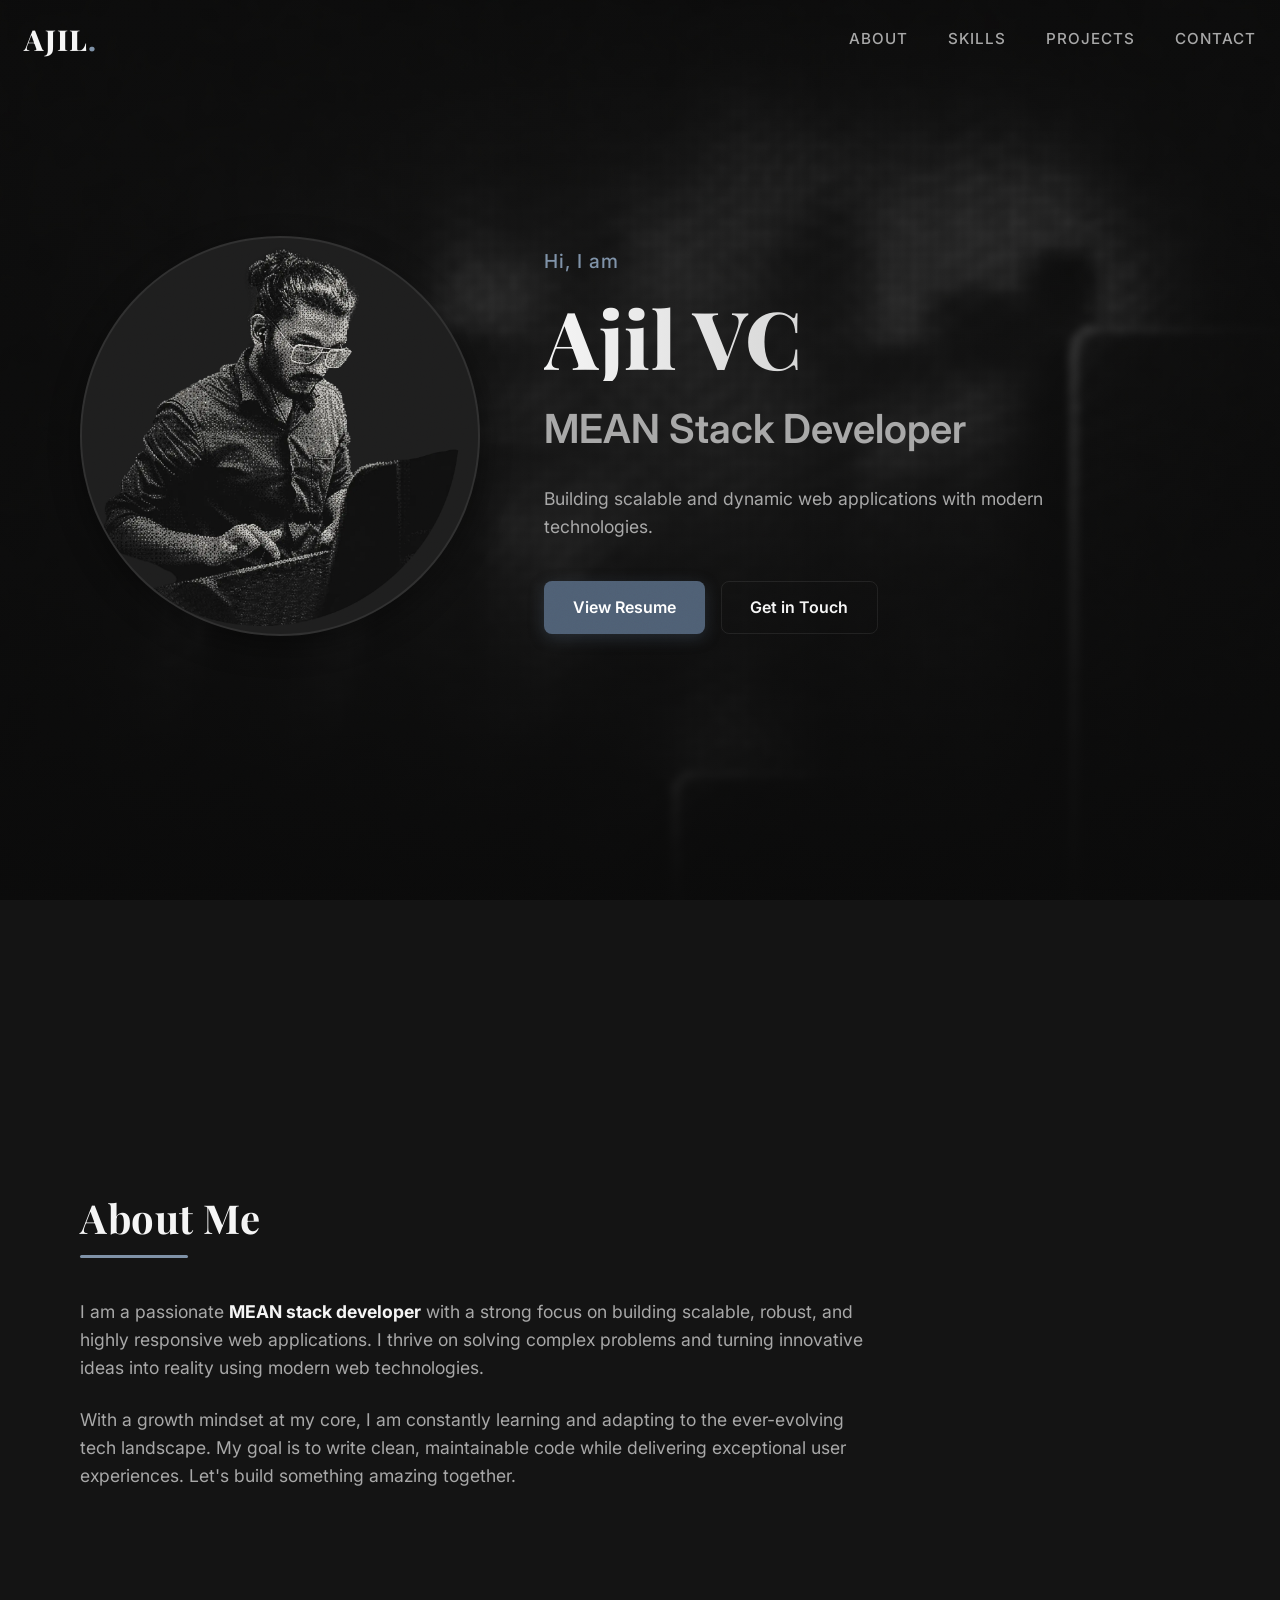
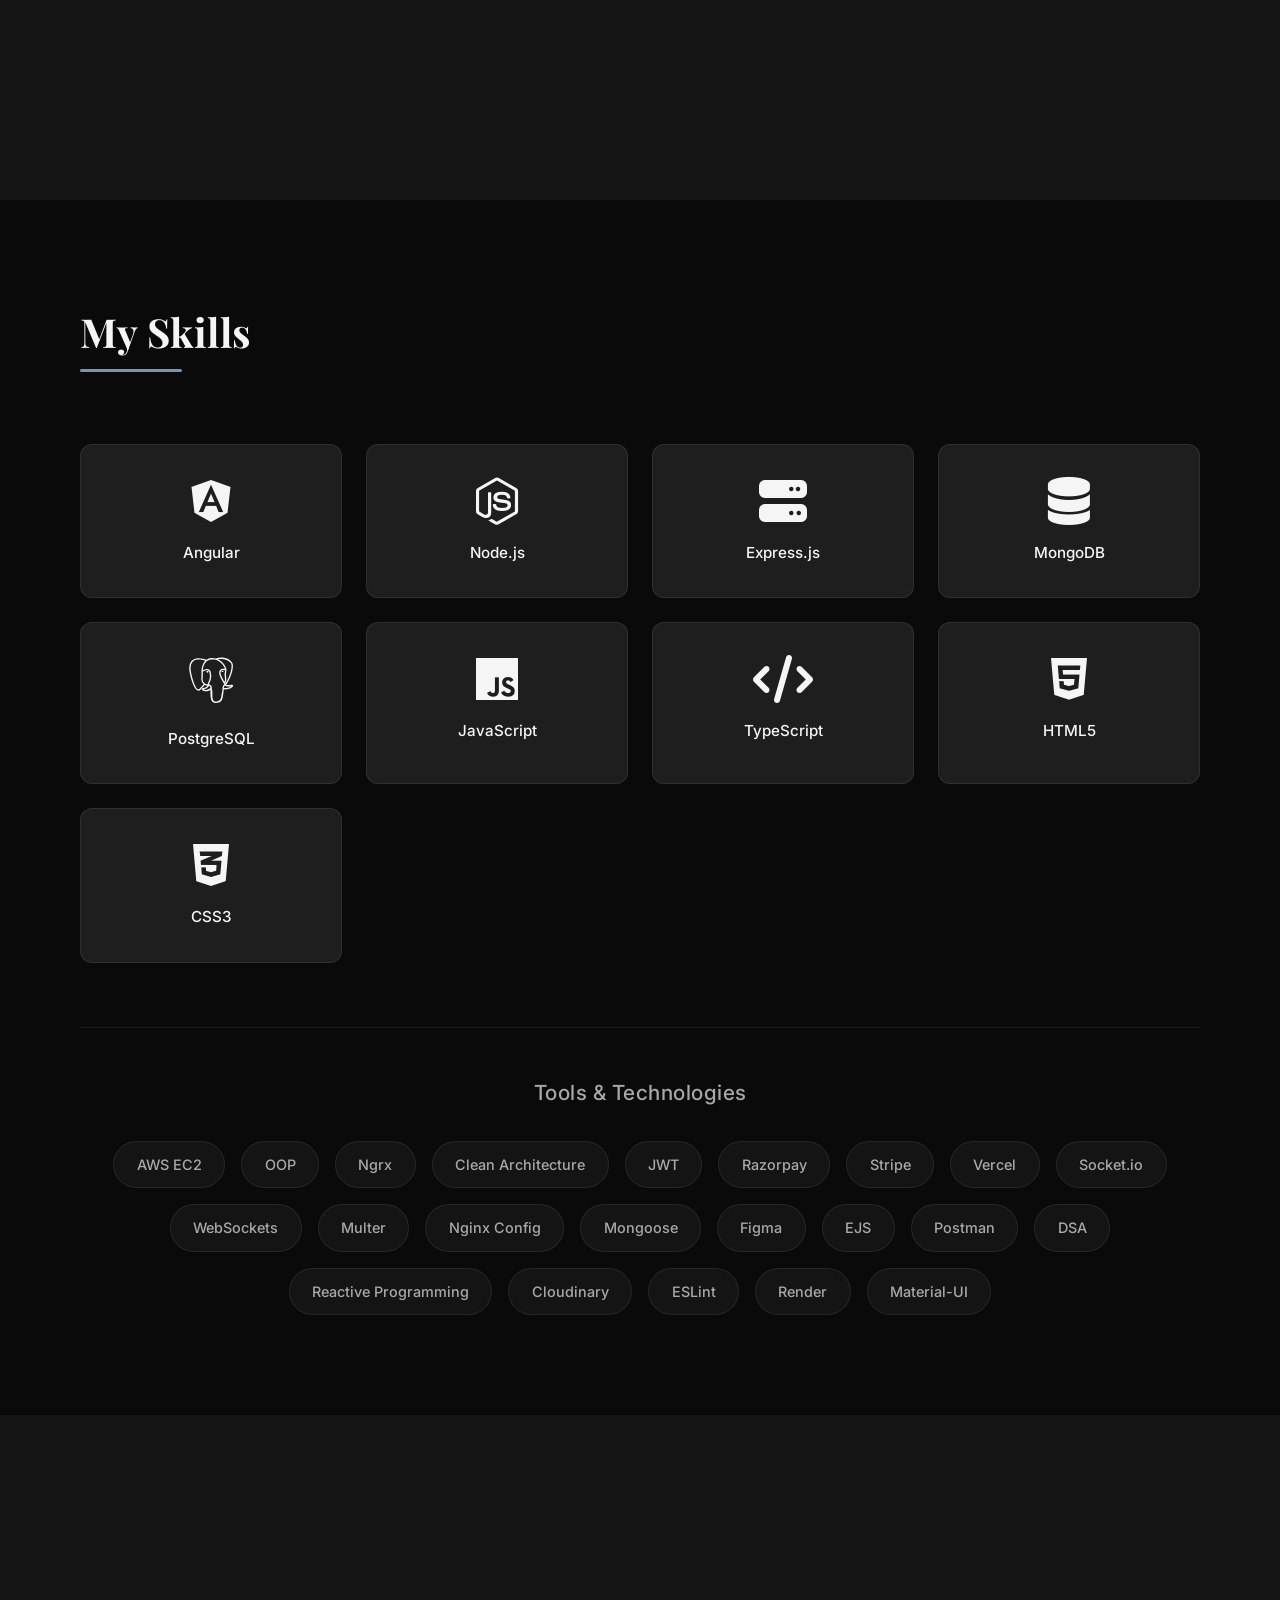
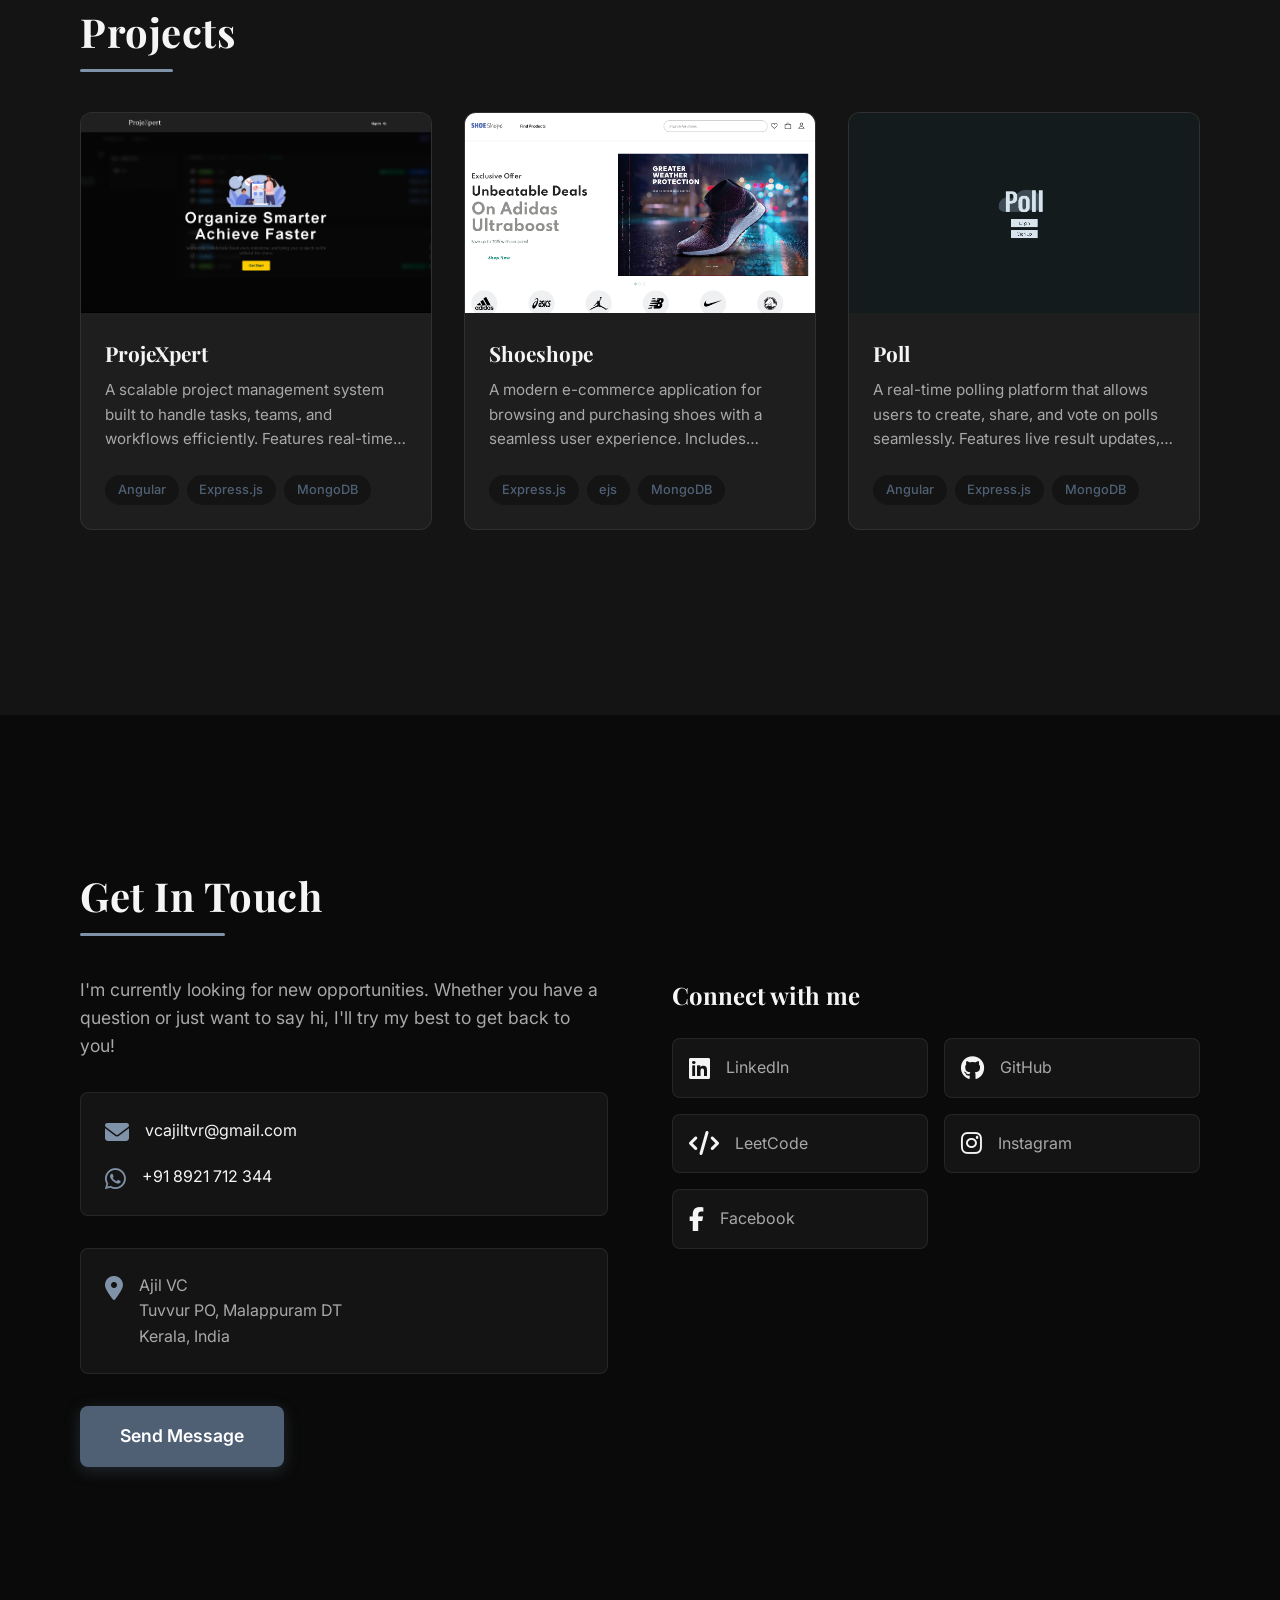
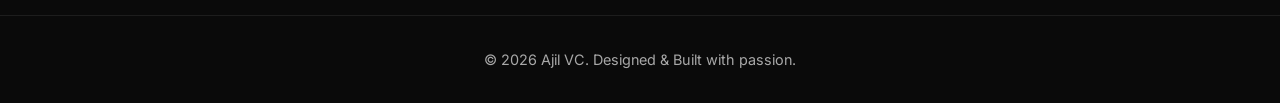
==== index.html @ 61a2daf7 "Updated the tone of website to black and white and light bluish color" ====
<!DOCTYPE html>
<html lang="en">

<head>
    <script async src="https://www.googletagmanager.com/gtag/js?id=G-VW15PMFG30"></script>
    <script>
        window.dataLayer = window.dataLayer || [];
        function gtag() { dataLayer.push(arguments); }
        gtag('js', new Date());
        gtag('config', 'G-VW15PMFG30');
    </script>

    <meta charset="UTF-8">
    <link rel="icon" href="./assets/favicon.png" sizes="any">
    <meta name="viewport" content="width=device-width, initial-scale=1.0">
    <title>Ajil VC - MEAN Stack Developer</title>
    <meta name="description" content="Portfolio of Ajil VC, a passionate MEAN Stack and JavaScript Developer.">
    <link rel="stylesheet" href="styles.css">
    <!-- Font Awesome for Icons -->
    <link rel="stylesheet" href="https://cdnjs.cloudflare.com/ajax/libs/font-awesome/6.4.0/css/all.min.css">
    <!-- Google Fonts -->
    <link rel="preconnect" href="https://fonts.googleapis.com">
    <link rel="preconnect" href="https://fonts.gstatic.com" crossorigin>
    <link
        href="https://fonts.googleapis.com/css2?family=Inter:wght@300;400;500;600;700;800&family=Playfair+Display:wght@600;700;800;900&display=swap"
        rel="stylesheet">
</head>

<body>
    <!-- Navbar -->
    <nav id="navbar">
        <div class="nav-container">
            <a href="#hero" class="logo">AJIL<span>.</span></a>
            <ul class="nav-links">
                <li><a href="#about" class="nav-link">About</a></li>
                <li><a href="#skills" class="nav-link">Skills</a></li>
                <li><a href="#projects" class="nav-link">Projects</a></li>
                <li><a href="#contact" class="nav-link">Contact</a></li>
            </ul>
            <div class="hamburger">
                <span class="bar"></span>
                <span class="bar"></span>
                <span class="bar"></span>
            </div>
        </div>
    </nav>

    <!-- Hero Section -->
    <section id="hero" class="section hero">
        <div class="container hero-container">
            <div class="hero-image-wrapper reveal">
                <canvas id="particles-canvas"></canvas>
                <img src="assets/HERO.webp" alt="Ajil VC" class="hero-img">
            </div>
            <div class="hero-content reveal">
                <p class="greeting">Hi, I am</p>
                <h1 class="name">Ajil VC</h1>
                <h2 class="roles">
                    <span class="role">MEAN Stack Developer</span>
                    <span class="role">JavaScript Developer</span>
                    <span class="role">Node.js Developer</span>
                </h2>
                <p class="tagline">Building scalable and dynamic web applications with modern technologies.</p>
                <div class="hero-buttons">
                    <a href="./assets/Ajil_VC_MEAN_Stack_Developer_Resume.pdf" target="_blank" class="btn btn-primary"
                        id="download-resume">View
                        Resume</a>
                    <a href="#contact" class="btn btn-secondary">Get in Touch</a>
                </div>
            </div>
        </div>
        <div class="hero-background">
            <div class="blob blob-1"></div>
            <div class="blob blob-2"></div>
        </div>
    </section>

    <!-- About Section -->
    <section id="about" class="section about">
        <div class="container reveal">
            <h2 class="section-title">About Me</h2>
            <div class="about-content">
                <div class="about-text">
                    <p>
                        I am a passionate <strong>MEAN stack developer</strong> with a strong focus on building
                        scalable, robust, and highly responsive web applications. I thrive on solving complex problems
                        and turning innovative ideas into reality using modern web technologies.
                    </p>
                    <p>
                        With a growth mindset at my core, I am constantly learning and adapting to the ever-evolving
                        tech landscape. My goal is to write clean, maintainable code while delivering exceptional user
                        experiences. Let's build something amazing together.
                    </p>
                </div>
            </div>
        </div>
    </section>

    <!-- Skills Section -->
    <section id="skills" class="section skills">
        <div class="container reveal">
            <h2 class="section-title">My Skills</h2>
            <div class="skills-grid">
                <div class="skill-card"><i class="fa-brands fa-angular skill-icon angular-color"></i>
                    <p>Angular</p>
                </div>
                <div class="skill-card"><i class="fa-brands fa-node-js skill-icon node-color"></i>
                    <p>Node.js</p>
                </div>
                <div class="skill-card"><i class="fa-solid fa-server skill-icon express-color"></i>
                    <p>Express.js</p>
                </div>
                <div class="skill-card"><i class="fa-solid fa-database skill-icon mongo-color"></i>
                    <p>MongoDB</p>
                </div>
                <div class="skill-card">
                    <svg class="skill-icon postgres-color postgres-icon" viewBox="0 0 512 512"
                        xmlns="http://www.w3.org/2000/svg" aria-hidden="true" focusable="false">
                        <path fill="currentColor"
                            d="M219.8 171.3c3.9 .5 13.1 2.7 12.3 8.5-.8 5.9-9.2 9.1-14.2 8.4-4.7-.7-13.2-6.1-12.3-12.1l.3-2.1c4.2 0 8.3-3.5 13.9-2.7zm168.1-3.4c10.8 2.6-1.1 13.5-6.8 14.3-4.3 .6-12.1-2.2-12.8-7.4-1-7.4 15.7-7.9 19.7-6.9zm-22-140.8c35.7-.3 81.3 9.4 114.3 51.7 7.2 9.2 10 24 9.7 40.9-.8 49.6-26 129.4-70.7 197.4 4.5 2.9 17.6 7.4 51.1 .5 5.6-1.2 12.7-2.2 17.6 1.6 18.2 13.9-19.6 35.1-28.4 39.2-13.2 6.2-34.8 9.5-51.2 8.7-2.1-.2-4.3-.2-6.3-.6-5.1-1.1-7.4-1-8.3-.7-1.1 .3-1.4 2.9-1.6 3.8-2.8 24.9-7.7 64.7-10.7 82-2.8 16.3-7.7 29.3-17.2 39.2-9.5 9.9-22.8 15.7-40.6 19.5-22.3 4.8-37.9-.1-48.7-9.1-10.3-8.7-15.2-20.4-18-27.4-1.8-4.5-3-11.5-4-19.8-2.3-19.8-3.3-50.4-3-83.3-24.6 22.1-55 17.2-68.2 13.9-10.5-2.6-33-16.1-17.5-28.7 11.9-9.7 30.3-5.5 42.2-15 2.4-1.9 11.4-10.6 11.4-13.5-10-.3-19.6-2.9-28.1-7.5-13.5 14.5-26.4 29.5-39.3 44.6-8.3 9.9-17.4 15.8-27.4 16.2-9.9 .4-18.7-4.6-26.1-11.8-7.3-7.1-14.1-17.2-20.4-29-19-35.5-33.2-86.1-42.3-126.4-6-26.7-9.6-49.1-10.1-59-2.2-44.3 8-74.1 26-93.2 17.9-19 42.4-26 66.1-27.4 35.6-2 71 8.5 86.6 13.8l5 1.8c15.9-10.8 36.1-17.4 61.7-17 13.2 .2 25.5 2.2 36.7 4.2 18.6-7.1 39.8-9.5 59.4-9.7zm-96 20.5c-24.7-.4-42.9 6.5-56.6 16.8-.8 .6-1.8 1-2.8 1.2-14.4 11.8-23.9 28-30.3 44.8-7.2 19.1-10 38.5-11.1 51.5 7.6-4.3 17.9-8.7 28.7-11.2 10.5-2.4 22.4-3.2 32.7 .8 10.9 4.2 19 13.3 22.2 28.1 7.5 34.7 6.7 58.2 2.7 75.9-4.8 21-16.8 39.5-21.9 60.4 3.5-.9 7.1-.6 9.8 .1l7.2 2.9c7.7 4.4 12.8 13 14 21.7 2 6 .1 14.3 0 20.6 6.7 16.3 7.2 36.1 6.7 53.3-.7 25-1 40.2 3.2 51.7 2.9 7.9 4.7 16.4 10.4 22.8 2.6 3 6.1 5.5 10.9 6.8 18.5 5.1 44-4.7 56.6-18.2 7.7-8.2 12.3-19.3 13.4-33.9 1.1-13.6 4.2-27.6 6.3-41.1l2.9-8.8c1.7-14.8 3.4-29.6 5-44.4-.4-9.1 .9-16.1 3.9-21.5 3.1-5.7 7.6-8.9 11.8-10.8 1.8-.8 3.9-1.2 5.6-2-1.6-2.4-3.6-4.6-5.3-6.8-8.2-10.4-13.3-22.3-19.7-33.8-8.5-15.2-23.8-42.2-30.1-67.5-4.1-16.4-4.9-34.5 6-47 9.8-11.2 26.9-15.5 51.9-13-3.4-10-11.4-27.5-24.8-44.7-18-23-45.7-45.9-85.7-53.1-7.3-.9-15.2-1.5-23.6-1.7zm-32.2 282c-8 .7-15.5 18.2-21.7 23.1-6.2 4.9-14.5 7.6-30 10.7-4.5 .9-7.7 1.9-9.7 2.8 22.3 15.8 58.3 3.2 72.6-16.8 1.7-2.4 2.1-6 .5-10.2-1.7-4.5-6.4-10.1-11.9-9.6zM117.6 49.2c-21.6 1.2-42 7.5-56.4 22.8-14.4 15.2-24.2 40.6-22.1 82.5 .4 8.5 3.8 30 9.8 56.6 8.9 39.8 23.7 90.3 40.6 122.2 6 11.1 17.4 33 32.8 32.3 4.4-.2 10.1-2.8 17-11 12.6-14.8 25.2-29.5 38.5-43.7-17.9-15.4-28.5-40.3-24.8-67.2 3.4-24.3 .5-48.2 1.2-72.5 .4-11.9 2.3-38.7 12.6-65.8 5.9-15.5 14.5-31.3 27.4-44.2-16.4-5.4-47.1-13.5-76.6-11.9zM405.1 328.9c-3.8 1.1-6.7 2.2-8.7 5.8-1.3 2.4-2.5 6.7-2.2 14.2 4.8 3.9 14.1 3.3 19.8 3.2 13.9-.2 29.9-3.1 39.3-7.5 7.9-3.7 14.7-8.3 19-12.2-38.2 7.7-55.4 2.1-63.2-4.8-1.3 .4-2.9 .9-3.9 1.2zM225.3 164.9c-15.4-5.9-35.4 1.8-48.9 9.4-3.6 2-6.5 4-7.9 5.2 .4 8.8 2.8 36.1-1.4 66.3-5.1 36.6 21.7 66.6 52.5 66.7 5.1-20.8 17-39.2 21.8-60.1 3.5-15.3 4.5-36.6-2.7-69.7-2.3-10.5-7.4-15.4-13.4-17.7zM370.1 42.2c-15.2-.2-28.8 1.7-39.2 3.8 26 11.8 45.6 29.7 59.6 47.6 17.4 22.2 26.3 44.1 29 55 .7 2.7 1.3 5.7 .5 8.4 .6 18.9-4 31.3-4.6 49.2-.4 12.9 2.9 28.1 3.7 44.7 .8 15.7-1 32.5-11.2 49.5 .8 1 1.6 2.1 2.4 3.1 26.8-42.2 46-88.6 56.3-128.5 5.5-21.4 8.4-40.7 8.7-56.1 .2-15.2-2-25.4-5.8-30.4-28.3-36.1-66.8-45.8-99.3-46.2zm35.6 119.5c-25.3-3.2-37.3 1.5-42.8 7.7-6 6.8-6.8 18.5-2.9 34.1 5.7 22.6 20.1 48.6 28.7 64 3.6 6.4 6.4 13.1 10 19.4 5.5-11.7 6.6-23.5 6-35.5-.7-15-4.2-30.3-3.7-45.8l.4-7.4c1.2-14.3 4.1-24.6 4.2-36.5z" />
                    </svg>
                    <p>PostgreSQL</p>
                </div>
                <div class="skill-card"><i class="fa-brands fa-js skill-icon js-color"></i>
                    <p>JavaScript</p>
                </div>
                <div class="skill-card"><i class="fa-solid fa-code skill-icon ts-color"></i>
                    <p>TypeScript</p>
                </div>
                <div class="skill-card"><i class="fa-brands fa-html5 skill-icon html-color"></i>
                    <p>HTML5</p>
                </div>
                <div class="skill-card"><i class="fa-brands fa-css3-alt skill-icon css-color"></i>
                    <p>CSS3</p>
                </div>
            </div>

            <!-- Secondary Skills -->
            <div class="secondary-skills-section">
                <h3 class="secondary-skills-title">Tools & Technologies</h3>
                <div class="secondary-skills-container">
                    <span class="skill-pill">AWS EC2</span>
                    <span class="skill-pill">OOP</span>
                    <span class="skill-pill">Ngrx</span>
                    <span class="skill-pill">Clean Architecture</span>
                    <span class="skill-pill">JWT</span>
                    <span class="skill-pill">Razorpay</span>
                    <span class="skill-pill">Stripe</span>
                    <span class="skill-pill">Vercel</span>
                    <span class="skill-pill">Socket.io</span>
                    <span class="skill-pill">WebSockets</span>
                    <span class="skill-pill">Multer</span>
                    <span class="skill-pill">Nginx Config</span>
                    <span class="skill-pill">Mongoose</span>
                    <span class="skill-pill">Figma</span>
                    <span class="skill-pill">EJS</span>
                    <span class="skill-pill">Postman</span>
                    <span class="skill-pill">DSA</span>
                    <span class="skill-pill">Reactive Programming</span>
                    <span class="skill-pill">Cloudinary</span>
                    <span class="skill-pill">ESLint</span>
                    <span class="skill-pill">Render</span>
                    <span class="skill-pill">Material-UI</span>
                </div>
            </div>
        </div>
    </section>

    <!-- Projects Section -->
    <section id="projects" class="section projects">
        <div class="container reveal">
            <h2 class="section-title">Projects</h2>
            <div class="projects-grid">


                <div class="project-card">
                    <div class="project-img-wrapper">
                        <img src="./assets/projexpert_visual.png" alt="Project 1" class="project-img">
                        <div class="project-overlay">
                            <div class="overlay-row">
                                <a href="https://www.projexpert.xyz/" target="_blank"
                                    class="btn btn-sm btn-primary">Demo <i
                                        class="fa-solid fa-arrow-up-right-from-square"></i></a>
                            </div>
                            <div class="overlay-row">
                                <a href="https://github.com/Ajil-VC/projeXpert-frontend" target="_blank"
                                    class="btn btn-sm btn-secondary"><i class="fa-brands fa-github"></i>
                                    Front-End</a>
                                <a href="https://github.com/Ajil-VC/projeXpert-backend" target="_blank"
                                    class="btn btn-sm btn-secondary"><i class="fa-brands fa-github"></i>
                                    Back-End</a>
                            </div>
                        </div>
                    </div>
                    <div class="project-info">
                        <h3 class="project-title">ProjeXpert</h3>
                        <p class="project-desc">A scalable project management system built to handle tasks, teams, and
                            workflows efficiently.
                            Features real-time updates, structured task management, and seamless collaboration tools.
                        </p>
                        <div class="project-tech">
                            <span>Angular</span>
                            <span>Express.js</span>
                            <span>MongoDB</span>
                        </div>
                    </div>
                </div>

                <div class="project-card">
                    <div class="project-img-wrapper">
                        <img src="./assets/Shoeshope_Visual.png" alt="Project 2" class="project-img">
                        <div class="project-overlay">
                            <div class="overlay-row">
                                <a href="https://shoeshope.projexpert.xyz/" target="_blank"
                                    class="btn btn-sm btn-primary">Demo <i
                                        class="fa-solid fa-arrow-up-right-from-square"></i></a>
                            </div>
                            <div class="overlay-row">
                                <a href="https://github.com/Ajil-VC/ShoeShope-v2" target="_blank"
                                    class="btn btn-sm btn-secondary"><i class="fa-brands fa-github"></i>
                                    GitHub</a>

                            </div>
                        </div>
                    </div>
                    <div class="project-info">
                        <h3 class="project-title">Shoeshope</h3>
                        <p class="project-desc">A modern e-commerce application for browsing and purchasing shoes with a
                            seamless user experience.
                            Includes product management, secure payments, and an intuitive shopping interface.</p>
                        <div class="project-tech">
                            <span>Express.js</span>
                            <span>ejs</span>
                            <span>MongoDB</span>
                        </div>
                    </div>
                </div>

                <div class="project-card">
                    <div class="project-img-wrapper">
                        <img src="./assets/Poll_visual.png" alt="Project 3" class="project-img">
                        <div class="project-overlay">
                            <div class="overlay-row">
                                <a href="https://poll-vert.vercel.app/" target="_blank"
                                    class="btn btn-sm btn-primary">Demo <i
                                        class="fa-solid fa-arrow-up-right-from-square"></i></a>
                            </div>
                            <div class="overlay-row">
                                <a href="https://github.com/Ajil-VC/Poll_Frontend" target="_blank"
                                    class="btn btn-sm btn-secondary"><i class="fa-brands fa-github"></i>
                                    Front-End</a>
                                <a href="https://github.com/Ajil-VC/Poll_Backend" target="_blank"
                                    class="btn btn-sm btn-secondary"><i class="fa-brands fa-github"></i>
                                    Back-End</a>
                            </div>
                        </div>
                    </div>
                    <div class="project-info">
                        <h3 class="project-title">Poll</h3>
                        <p class="project-desc">A real-time polling platform that allows users to create, share, and
                            vote on polls seamlessly.
                            Features live result updates, efficient state management, and interactive UI components.</p>
                        <div class="project-tech">
                            <span>Angular</span>
                            <span>Express.js</span>
                            <span>MongoDB</span>
                        </div>
                    </div>
                </div>


            </div>
        </div>
    </section>

    <!-- Contact Section -->
    <section id="contact" class="section contact">
        <div class="container reveal">
            <h2 class="section-title">Get In Touch</h2>
            <div class="contact-wrapper">
                <div class="contact-info">
                    <p class="contact-intro">I'm currently looking for new opportunities. Whether you have a question or
                        just want to say hi, I'll try my best to get back to you!</p>

                    <div class="address-box multi-line">
                        <div class="contact-row">
                            <i class="fa-solid fa-envelope"></i>
                            <p><a href="mailto:vcajiltvr@gmail.com" class="email-link">vcajiltvr@gmail.com</a></p>
                        </div>
                        <div class="contact-row">
                            <i class="fa-brands fa-whatsapp"></i>
                            <p><a href="https://wa.me/918921712344?text=Hi%20Ajil%2C%20I%20saw%20your%20portfolio"
                                    target="_blank" class="email-link">+91
                                    8921 712 344</a></p>
                        </div>
                    </div>



                    <div class="address-box">
                        <i class="fa-solid fa-location-dot"></i>
                        <p>Ajil VC<br>Tuvvur PO, Malappuram DT<br>Kerala, India</p>
                    </div>

                    <div class="contact-action">
                        <a href="https://wa.me/918921712344?text=Hi%20Ajil%2C%20I%20saw%20your%20portfolio"
                            target="_blank" class="btn btn-primary btn-lg">
                            Send Message</a>
                    </div>
                </div>

                <div class="social-links-container">
                    <h3 class="social-title">Connect with me</h3>
                    <div class="social-grid">
                        <a href="https://www.linkedin.com/in/ajil-vc-fullstackdeveloper/" target="_blank"
                            class="social-card" aria-label="LinkedIn">
                            <i class="fa-brands fa-linkedin"></i><span>LinkedIn</span>
                        </a>
                        <a href="https://github.com/Ajil-VC" target="_blank" class="social-card" aria-label="GitHub">
                            <i class="fa-brands fa-github"></i><span>GitHub</span>
                        </a>
                        <a href="https://leetcode.com/u/vcajiltvr/" target="_blank" class="social-card"
                            aria-label="LeetCode">
                            <i class="fa-solid fa-code"></i><span>LeetCode</span>
                        </a>
                        <a href="https://www.instagram.com/vcajil/" target="_blank" class="social-card"
                            aria-label="Instagram">
                            <i class="fa-brands fa-instagram"></i><span>Instagram</span>
                        </a>
                        <a href="https://www.facebook.com/vc.ajil" target="_blank" class="social-card"
                            aria-label="Facebook">
                            <i class="fa-brands fa-facebook-f"></i><span>Facebook</span>
                        </a>
                    </div>
                </div>
            </div>
        </div>
    </section>

    <footer>
        <div class="footer-content">
            <p>&copy; 2026 Ajil VC. Designed & Built with passion.</p>
        </div>
    </footer>

    <script src="script.js"></script>
</body>

</html>
---- styles.css ----
:root {
    --bg-main: #0a0a0a;
    --bg-secondary: #141414;
    --bg-tertiary: #1e1e1e;
    --text-primary: #f5f5f5;
    --text-secondary: #a8a8a8;
    --accent: #4F6075;
    --accent-light: #7F92A8;
    --accent-hover: #617489;
    --accent-shadow: rgba(79, 96, 117, 0.35);
    --glass-bg: rgba(20, 20, 20, 0.7);
    --glass-border: rgba(255, 255, 255, 0.08);
    --font-display: 'Playfair Display', 'Georgia', serif;

    /* Brand Colors */
    --angular: #dd0031;
    --node: #339933;
    --express: #ffffff;
    --mongo: #47a248;
    --postgres: #336791;
    --js: #f7df1e;
    --ts: #3178c6;
    --html: #e34f26;
    --css: #1572b6;
}

* {
    margin: 0;
    padding: 0;
    box-sizing: border-box;
}

html {
    scroll-behavior: smooth;
    overflow-x: hidden;
}

body {
    font-family: 'Inter', sans-serif;
    background-color: var(--bg-main);
    color: var(--text-primary);
    line-height: 1.6;
    overflow-x: hidden;
    position: relative;
}

/* Aged film-grain texture, grayscale only, sits above every section */
body::after {
    content: '';
    position: fixed;
    inset: 0;
    z-index: 999;
    pointer-events: none;
    opacity: 0.05;
    mix-blend-mode: overlay;
    background-image: url("data:image/svg+xml,%3Csvg xmlns='http://www.w3.org/2000/svg' width='120' height='120'%3E%3Cfilter id='n'%3E%3CfeTurbulence type='fractalNoise' baseFrequency='0.85' numOctaves='2' stitchTiles='stitch'/%3E%3C/filter%3E%3Crect width='100%25' height='100%25' filter='url(%23n)'/%3E%3C/svg%3E");
}

/* Utilities */
.container {
    width: 100%;
    margin: 0 auto;
    padding: 0 16px;
    /* Minimum padding for mobile */
}

@media (min-width: 768px) {
    .container {
        padding: 0 32px;
    }
}

@media (min-width: 1024px) {
    .container {
        padding: 0 40px;
        max-width: 1200px;
    }
}

.section {
    padding: 60px 0;
    min-height: 100vh;
    display: flex;
    flex-direction: column;
    justify-content: center;
}

@media (min-width: 768px) {
    .section {
        padding: 80px 0;
    }
}

@media (min-width: 1024px) {
    .section {
        padding: 100px 0;
    }
}

.section-title {
    font-family: var(--font-display);
    font-size: 2rem;
    font-weight: 700;
    letter-spacing: 0.5px;
    margin-bottom: 2rem;
    position: relative;
    display: inline-block;
}

@media (min-width: 768px) {
    .section-title {
        font-size: 2.5rem;
        margin-bottom: 3rem;
    }
}

.section-title::after {
    content: '';
    position: absolute;
    bottom: -8px;
    left: 0;
    width: 60%;
    height: 3px;
    background: var(--accent-light);
    border-radius: 2px;
}

/* Buttons */
.btn {
    display: inline-flex;
    justify-content: center;
    align-items: center;
    padding: 0.8rem 1.8rem;
    border-radius: 8px;
    font-size: 1rem;
    font-weight: 600;
    text-decoration: none;
    transition: all 0.3s ease;
    cursor: pointer;
    border: none;
    min-height: 48px;
    /* Mobile tap target size */
}

.btn-primary {
    background: var(--accent);
    color: white;
    box-shadow: 0 4px 15px var(--accent-shadow);
}

.btn-secondary {
    background: transparent;
    color: var(--text-primary);
    border: 1px solid var(--glass-border);
}

.btn-sm {
    padding: 0.5rem 1rem;
    font-size: 0.9rem;
    min-height: 36px;
}

.btn-lg {
    padding: 1rem 2.5rem;
    font-size: 1.1rem;
}

@media (min-width: 1024px) {
    .btn-primary:hover {
        background: var(--accent-hover);
        transform: translateY(-2px);
        box-shadow: 0 6px 20px rgba(79, 96, 117, 0.45);
    }

    .btn-secondary:hover {
        background: var(--bg-tertiary);
        border-color: var(--accent);
        transform: translateY(-2px);
    }
}

/* Navbar */
nav {
    position: fixed;
    top: 0;
    width: 100%;
    z-index: 1000;
    transition: all 0.3s ease;
    padding: 1rem 1.5rem;
}

nav.scrolled {
    background: var(--glass-bg);
    backdrop-filter: blur(10px);
    -webkit-backdrop-filter: blur(10px);
    border-bottom: 1px solid var(--glass-border);
    padding: 0.8rem 1.2rem;
}

.nav-container {
    display: flex;
    justify-content: space-between;
    align-items: center;
}

.logo {
    font-family: var(--font-display);
    font-size: 1.5rem;
    font-weight: 800;
    color: var(--text-primary);
    text-decoration: none;
    letter-spacing: 1px;
    z-index: 1001;
    /* Stay above mobile menu */
}

@media (min-width: 768px) {
    .logo {
        font-size: 1.8rem;
    }
}

.logo span {
    color: var(--accent-light);
}

/* Mobile Hamburger Menu */
.hamburger {
    display: block;
    cursor: pointer;
    z-index: 1001;
    /* Stay above mobile menu */
    padding: 8px;
    /* Tap target */
}

.bar {
    display: block;
    width: 25px;
    height: 3px;
    margin: 5px auto;
    transition: all 0.3s ease;
    background-color: var(--text-primary);
}

/* Navigation Links */
.nav-links {
    list-style: none;
    position: fixed;
    top: 0;
    left: -100%;
    width: 100%;
    height: 100vh;
    background: var(--bg-secondary);
    display: flex;
    flex-direction: column;
    justify-content: center;
    align-items: center;
    gap: 2rem;
    transition: left 0.4s cubic-bezier(0.68, -0.55, 0.265, 1.55);
}

.nav-links.active {
    left: 0;
}

.nav-link {
    color: var(--text-secondary);
    text-decoration: none;
    font-size: 1.25rem;
    font-weight: 500;
    letter-spacing: 1px;
    text-transform: uppercase;
    transition: color 0.3s ease;
    position: relative;
    padding: 10px;
}

.nav-link.active {
    color: var(--text-primary);
}

/* Menu Toggle Animation */
.hamburger.active .bar:nth-child(2) {
    opacity: 0;
}

.hamburger.active .bar:nth-child(1) {
    transform: translateY(8px) rotate(45deg);
}

.hamburger.active .bar:nth-child(3) {
    transform: translateY(-8px) rotate(-45deg);
}

@media (min-width: 1024px) {
    .hamburger {
        display: none;
    }

    .nav-links {
        position: static;
        width: auto;
        height: auto;
        background: transparent;
        flex-direction: row;
        gap: 2.5rem;
        left: auto;
    }

    .nav-link {
        font-size: 0.95rem;
        padding: 0;
    }

    .nav-link::after {
        content: '';
        position: absolute;
        width: 0;
        height: 2px;
        bottom: -5px;
        left: 0;
        background-color: var(--accent-light);
        transition: width 0.3s ease;
    }

    .nav-link:hover {
        color: var(--text-primary);
    }

    .nav-link:hover::after,
    .nav-link.active::after {
        width: 100%;
    }
}

/* Hero Section */
.hero {
    position: relative;
    padding-top: 80px;
    /* Offset for mobile navbar */
    background-image: linear-gradient(180deg, rgba(10, 10, 10, 0.35) 0%, rgba(10, 10, 10, 0.55) 55%, rgba(10, 10, 10, 0.9) 100%), url('./assets/bg.jpg');
    background-size: cover, cover;
    background-position: center, center;
    background-attachment: fixed, fixed;
}

.hero-container {
    display: flex;
    flex-direction: column;
    align-items: center;
    gap: 2rem;
    text-align: center;
    z-index: 2;
    position: relative;
}

@media (min-width: 768px) {
    .hero-container {
        gap: 3rem;
    }
}

@media (min-width: 1024px) {
    .hero-container {
        flex-direction: row;
        text-align: left;
        gap: 4rem;
        align-items: center;
        min-height: 80vh;
        padding-top: 0;
    }

    .hero-content,
    .hero-image-wrapper {
        flex: 1;
    }
}

/* Hero Image */
.hero-image-wrapper {
    width: 100%;
    max-width: 280px;
    margin: 0 auto;
    position: relative;
    border-radius: 100%;
    aspect-ratio: 1/1;
    z-index: 1;
}

#particles-canvas {
    position: absolute;
    top: -20px;
    left: -20px;
    width: calc(100% + 40px);
    height: calc(100% + 40px);
    pointer-events: none;
    z-index: 0;
}

@media (min-width: 768px) {
    .hero-image-wrapper {
        max-width: 360px;
    }
}

@media (min-width: 1024px) {
    .hero-image-wrapper {
        max-width: 400px;
        margin: 0;
    }
}

.hero-img {
    width: 100%;
    height: auto;
    border-radius: 100%;
    box-shadow: 0 10px 30px rgba(0, 0, 0, 0.4);
    border: 2px solid var(--glass-border);
    object-fit: cover;
    aspect-ratio: 1/1;
    background-color: var(--bg-tertiary);
    position: relative;
    z-index: 2;
}

.greeting {
    color: var(--accent-light);
    font-size: 1.1rem;
    font-weight: 500;
    margin-bottom: 0.5rem;
    letter-spacing: 1px;
}

@media (min-width: 768px) {
    .greeting {
        font-size: 1.2rem;
        margin-bottom: 1rem;
    }
}

.name {
    font-family: var(--font-display);
    font-size: clamp(2.5rem, 8vw, 5rem);
    font-weight: 800;
    line-height: 1.1;
    margin-bottom: 0.5rem;
    letter-spacing: 0.5px;
    background: linear-gradient(to right, var(--text-primary), var(--text-secondary));
    -webkit-background-clip: text;
    background-clip: text;
    -webkit-text-fill-color: transparent;
}

@media (min-width: 768px) {
    .name {
        margin-bottom: 1rem;
    }
}

.roles {
    font-size: clamp(1.2rem, 4vw, 2.5rem);
    font-weight: 600;
    color: var(--text-secondary);
    margin-bottom: 1rem;
    display: flex;
    flex-wrap: wrap;
    justify-content: center;
    gap: 0.5rem;
    min-height: 1.5em;
    /* Prevent layout jump */
}

@media (min-width: 768px) {
    .roles {
        gap: 1rem;
        margin-bottom: 1.5rem;
    }
}

@media (min-width: 1024px) {
    .roles {
        justify-content: flex-start;
    }
}

.role {
    display: none;
}

.role.active {
    display: inline-block;
    animation: fadeInOut 4s infinite;
}

@keyframes fadeInOut {

    0%,
    100% {
        opacity: 0;
        transform: translateY(10px);
    }

    10%,
    90% {
        opacity: 1;
        transform: translateY(0);
    }
}

.tagline {
    font-size: 1rem;
    color: var(--text-secondary);
    max-width: 600px;
    margin: 0 auto 2rem auto;
}

@media (min-width: 768px) {
    .tagline {
        font-size: 1.1rem;
        margin-bottom: 2.5rem;
    }
}

@media (min-width: 1024px) {
    .tagline {
        margin: 0 0 2.5rem 0;
    }
}

.hero-buttons {
    display: flex;
    flex-direction: column;
    gap: 1rem;
    width: 100%;
    max-width: 300px;
    margin: 0 auto;
}

@media (min-width: 500px) {
    .hero-buttons {
        flex-direction: row;
        max-width: none;
        justify-content: center;
    }
}

@media (min-width: 1024px) {
    .hero-buttons {
        justify-content: flex-start;
    }
}

/* Hero Background Blob */
.hero-background {
    position: absolute;
    top: 0;
    left: 0;
    width: 100%;
    height: 100%;
    overflow: hidden;
    z-index: 0;
    pointer-events: none;
}

.blob {
    display: none;
}

.blob-1 {
    display: none;
}

.blob-2 {
    display: none;
}

@keyframes float {
    0% {
        transform: translate(0, 0) scale(1);
    }

    33% {
        transform: translate(30px, -50px) scale(1.1);
    }

    66% {
        transform: translate(-20px, 20px) scale(0.9);
    }

    100% {
        transform: translate(0, 0) scale(1);
    }
}

/* About Section */
.about {
    background-color: var(--bg-secondary);
}

.about-text {
    max-width: 800px;
    font-size: 1rem;
    color: var(--text-secondary);
}

@media (min-width: 768px) {
    .about-text {
        font-size: 1.1rem;
    }
}

.about-text p {
    margin-bottom: 1.2rem;
}

@media (min-width: 768px) {
    .about-text p {
        margin-bottom: 1.5rem;
    }
}

.about-text strong {
    color: var(--text-primary);
}

/* Skills Section */
.skills-grid {
    display: grid;
    grid-template-columns: repeat(2, 1fr);
    gap: 1rem;
    margin-top: 1.5rem;
}

@media (min-width: 600px) {
    .skills-grid {
        grid-template-columns: repeat(3, 1fr);
        gap: 1.25rem;
    }
}

@media (min-width: 768px) {
    .skills-grid {
        grid-template-columns: repeat(4, 1fr);
        margin-top: 2rem;
        gap: 1.5rem;
    }
}

.skill-card {
    background: var(--bg-tertiary);
    border: 1px solid var(--glass-border);
    border-radius: 12px;
    padding: 1.5rem 1rem;
    text-align: center;
    transition: all 0.3s cubic-bezier(0.25, 0.8, 0.25, 1);
    position: relative;
    overflow: hidden;
}

@media (min-width: 768px) {
    .skill-card {
        padding: 2rem 1rem;
    }
}

.skill-card::before {
    content: '';
    position: absolute;
    top: 0;
    left: 0;
    width: 100%;
    height: 100%;
    background: radial-gradient(circle at center, rgba(255, 255, 255, 0.05) 0%, transparent 70%);
    opacity: 0;
    transition: opacity 0.3s ease;
}

@media (min-width: 1024px) {
    .skill-card:hover {
        transform: translateY(-5px);
        box-shadow: 0 10px 20px rgba(0, 0, 0, 0.2);
        border-color: rgba(255, 255, 255, 0.1);
    }

    .skill-card:hover::before {
        opacity: 1;
    }

    .skill-card:hover .skill-icon {
        transform: scale(1.1);
    }
}

.skill-icon {
    font-size: 2.5rem;
    margin-bottom: 0.8rem;
    transition: transform 0.3s ease, color 0.3s ease;
}

.postgres-icon {
    width: 2.5rem;
    height: 2.5rem;
}

@media (min-width: 768px) {
    .skill-icon {
        font-size: 3rem;
        margin-bottom: 1rem;
    }

    .postgres-icon {
        width: 3rem;
        height: 3rem;
    }
}

.skill-card p {
    font-weight: 500;
    font-size: 0.9rem;
}

@media (min-width: 768px) {
    .skill-card p {
        font-size: 0.95rem;
    }
}

@media (min-width: 1024px) {
    .skill-card:hover .angular-color {
        color: var(--angular);
    }

    .skill-card:hover .node-color {
        color: var(--node);
    }

    .skill-card:hover .express-color {
        color: var(--express);
    }

    .skill-card:hover .mongo-color {
        color: var(--mongo);
    }

    .skill-card:hover .postgres-color {
        color: var(--postgres);
    }

    .skill-card:hover .js-color {
        color: var(--js);
    }

    .skill-card:hover .ts-color {
        color: var(--ts);
    }

    .skill-card:hover .html-color {
        color: var(--html);
    }

    .skill-card:hover .css-color {
        color: var(--css);
    }
}

/* Secondary Skills */
.secondary-skills-section {
    margin-top: 3rem;
    padding-top: 2.5rem;
    border-top: 1px solid var(--glass-border);
    text-align: center;
}

.secondary-skills-title {
    font-size: 1.15rem;
    font-weight: 500;
    color: var(--text-secondary);
    margin-bottom: 2rem;
    letter-spacing: 0.5px;
}

@media (min-width: 768px) {
    .secondary-skills-section {
        margin-top: 4rem;
        padding-top: 3rem;
    }

    .secondary-skills-title {
        font-size: 1.3rem;
    }
}

.secondary-skills-container {
    display: flex;
    flex-wrap: wrap;
    justify-content: center;
    gap: 12px;
}

@media (min-width: 768px) {
    .secondary-skills-container {
        gap: 16px;
    }
}

.skill-pill {
    background-color: var(--bg-secondary);
    color: var(--text-secondary);
    font-size: 0.85rem;
    font-weight: 500;
    padding: 0.6rem 1.2rem;
    border-radius: 50px;
    border: 1px solid var(--glass-border);
    transition: all 0.3s cubic-bezier(0.25, 0.8, 0.25, 1);
    cursor: default;
    display: inline-block;
}

@media (min-width: 768px) {
    .skill-pill {
        font-size: 0.9rem;
        padding: 0.7rem 1.4rem;
    }
}

@media (min-width: 1024px) {
    .skill-pill:hover {
        color: var(--text-primary);
        background-color: rgba(79, 96, 117, 0.12);
        border-color: var(--accent-light);
        transform: translateY(-3px) scale(1.05);
        box-shadow: 0 4px 15px var(--accent-shadow);
    }
}

/* Projects Section */
.projects {
    background-color: var(--bg-secondary);
}

.projects-grid {
    display: grid;
    grid-template-columns: 1fr;
    gap: 1.5rem;
}

@media (min-width: 768px) {
    .projects-grid {
        grid-template-columns: repeat(2, 1fr);
        gap: 2rem;
    }
}

@media (min-width: 1024px) {
    .projects-grid {
        grid-template-columns: repeat(3, 1fr);
    }
}

.project-card {
    background: var(--bg-tertiary);
    border-radius: 12px;
    overflow: hidden;
    border: 1px solid var(--glass-border);
    transition: all 0.3s ease;
}

@media (min-width: 1024px) {
    .project-card:hover {
        transform: translateY(-8px);
        box-shadow: 0 15px 30px rgba(0, 0, 0, 0.3);
    }
}

.project-img-wrapper {
    position: relative;
    overflow: hidden;
    height: 180px;
}

@media (min-width: 768px) {
    .project-img-wrapper {
        height: 200px;
    }
}

.project-img {
    width: 100%;
    height: 100%;
    object-fit: cover;
    transition: transform 0.5s ease;
}

.project-overlay {
    position: absolute;
    top: 0;
    left: 0;
    width: 100%;
    height: 100%;
    background: rgba(10, 10, 10, 0.85);
    display: flex;
    flex-direction: column;
    justify-content: center;
    align-items: center;
    gap: 1rem;
    opacity: 1;
}

.overlay-row {
    display: flex;
    gap: 1rem;
    justify-content: center;
}

/* Mobile: Overlay visible or buttons shown below? Buttons below is better for mobile, but let's just make overlay visible on focus/active */
@media (max-width: 1023px) {
    .project-overlay {
        opacity: 0;
        /* Keep it similar but visible on touch */
    }

    .project-card:active .project-overlay {
        opacity: 1;
    }
}

@media (min-width: 1024px) {
    .project-card:hover .project-img {
        transform: scale(1.05);
    }

    .project-overlay {
        opacity: 0;
        transition: opacity 0.3s ease;
    }

    .project-card:hover .project-overlay {
        opacity: 1;
    }
}

.project-info {
    padding: 1.25rem;
}

@media (min-width: 768px) {
    .project-info {
        padding: 1.5rem;
    }
}

.project-title {
    font-family: var(--font-display);
    font-size: 1.3rem;
    font-weight: 700;
    margin-bottom: 0.5rem;
    color: var(--text-primary);
}

.project-desc {
    color: var(--text-secondary);
    font-size: 0.9rem;
    margin-bottom: 1.2rem;
    display: -webkit-box;
    -webkit-line-clamp: 3;
    line-clamp: 3;
    -webkit-box-orient: vertical;
    overflow: hidden;
}

@media (min-width: 768px) {
    .project-desc {
        font-size: 0.95rem;
        margin-bottom: 1.5rem;
    }
}

.project-tech {
    display: flex;
    flex-wrap: wrap;
    gap: 0.5rem;
}

.project-tech span {
    font-size: 0.75rem;
    padding: 0.3rem 0.8rem;
    background: var(--bg-secondary);
    border-radius: 20px;
    color: var(--accent);
    font-weight: 500;
}

@media (min-width: 768px) {
    .project-tech span {
        font-size: 0.8rem;
    }
}

/* Contact Section */
.contact-wrapper {
    display: grid;
    grid-template-columns: 1fr;
    gap: 2rem;
}

@media (min-width: 1024px) {
    .contact-wrapper {
        grid-template-columns: 1fr 1fr;
        gap: 4rem;
    }
}

.contact-intro {
    font-size: 1rem;
    color: var(--text-secondary);
    margin-bottom: 1.5rem;
}

@media (min-width: 768px) {
    .contact-intro {
        font-size: 1.1rem;
        margin-bottom: 2rem;
    }
}

.address-box {
    display: flex;
    align-items: flex-start;
    gap: 1rem;
    margin-bottom: 1.5rem;
    padding: 1.2rem;
    background: var(--bg-secondary);
    border-radius: 8px;
    border: 1px solid var(--glass-border);
}

.address-box.multi-line {
    flex-direction: column;
    gap: 1.2rem;
}

.contact-row {
    display: flex;
    align-items: center;
    gap: 1rem;
}

@media (min-width: 768px) {
    .address-box {
        margin-bottom: 2rem;
        padding: 1.5rem;
    }
}

.address-box i {
    color: var(--accent-light);
    font-size: 1.5rem;
    margin-top: 0.2rem;
}

.address-box p {
    color: var(--text-secondary);
}

.email-link {
    color: var(--text-primary);
    text-decoration: none;
    transition: color 0.3s ease;
    word-break: break-all;
}

.email-link:hover {
    color: var(--accent);
}

.social-title {
    font-family: var(--font-display);
    font-size: 1.4rem;
    font-weight: 700;
    margin-bottom: 1rem;
}

@media (min-width: 768px) {
    .social-title {
        font-size: 1.5rem;
        margin-bottom: 1.5rem;
    }
}

.social-grid {
    display: grid;
    grid-template-columns: 1fr;
    gap: 1rem;
}

@media (min-width: 600px) {
    .social-grid {
        grid-template-columns: repeat(2, 1fr);
    }
}

.social-card {
    display: flex;
    align-items: center;
    gap: 1rem;
    padding: 1rem;
    background: var(--bg-secondary);
    border: 1px solid var(--glass-border);
    border-radius: 8px;
    text-decoration: none;
    color: var(--text-secondary);
    transition: all 0.3s ease;
}

.social-card i {
    font-size: 1.25rem;
    color: var(--text-primary);
    transition: color 0.3s ease;
}

@media (min-width: 768px) {
    .social-card i {
        font-size: 1.5rem;
    }
}

@media (min-width: 1024px) {
    .social-card:hover {
        transform: translateY(-3px);
        border-color: var(--accent-light);
        background: var(--bg-tertiary);
        color: var(--text-primary);
    }

    .social-card:hover i {
        color: var(--accent-light);
    }
}

/* Footer */
footer {
    text-align: center;
    padding: 1.5rem 0;
    border-top: 1px solid var(--glass-border);
    background: var(--bg-main);
}

@media (min-width: 768px) {
    footer {
        padding: 2rem 0;
    }
}

.footer-content p {
    color: var(--text-secondary);
    font-size: 0.85rem;
}

@media (min-width: 768px) {
    .footer-content p {
        font-size: 0.9rem;
    }
}

/* Animations & Reveal */
.reveal {
    opacity: 0;
    transform: translateY(20px);
    transition: all 0.6s cubic-bezier(0.5, 0, 0, 1);
}

@media (min-width: 768px) {
    .reveal {
        transform: translateY(30px);
        transition: all 0.8s cubic-bezier(0.5, 0, 0, 1);
    }
}

.reveal.active {
    opacity: 1;
    transform: translateY(0);
}
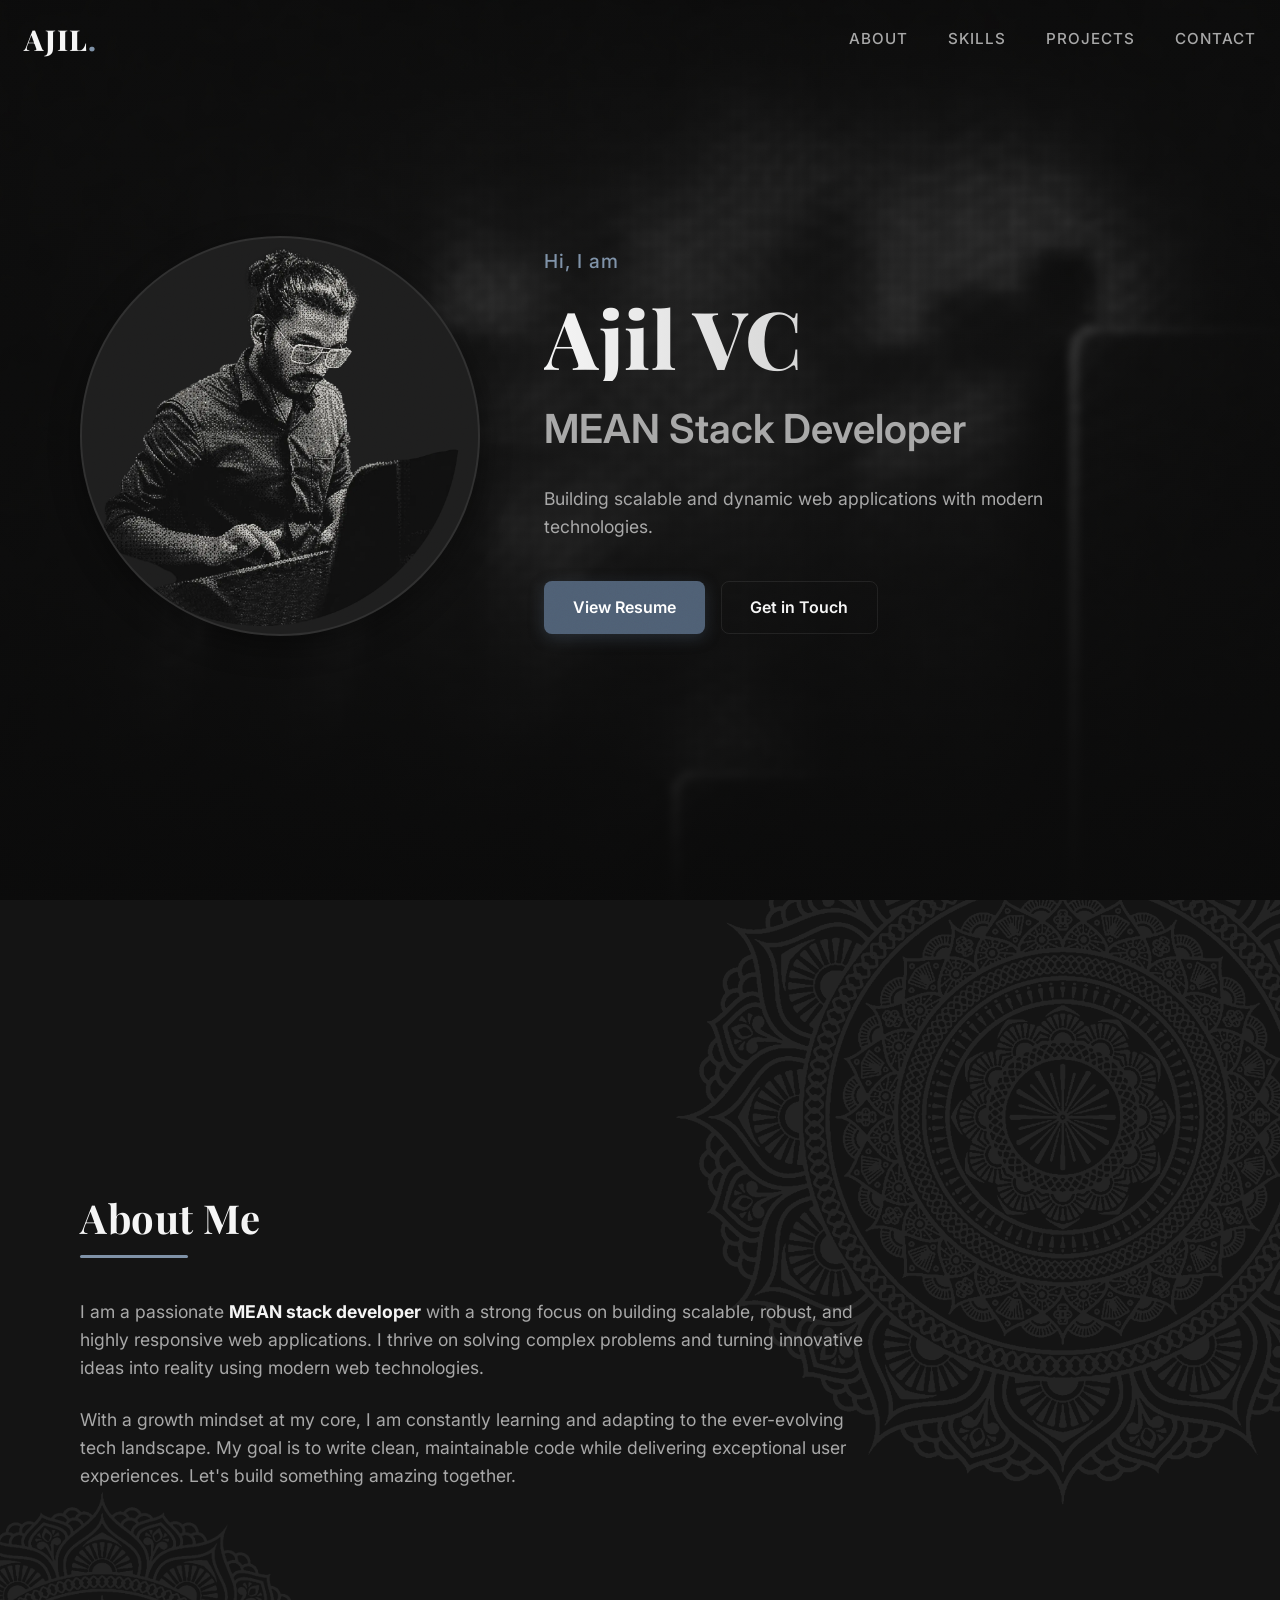
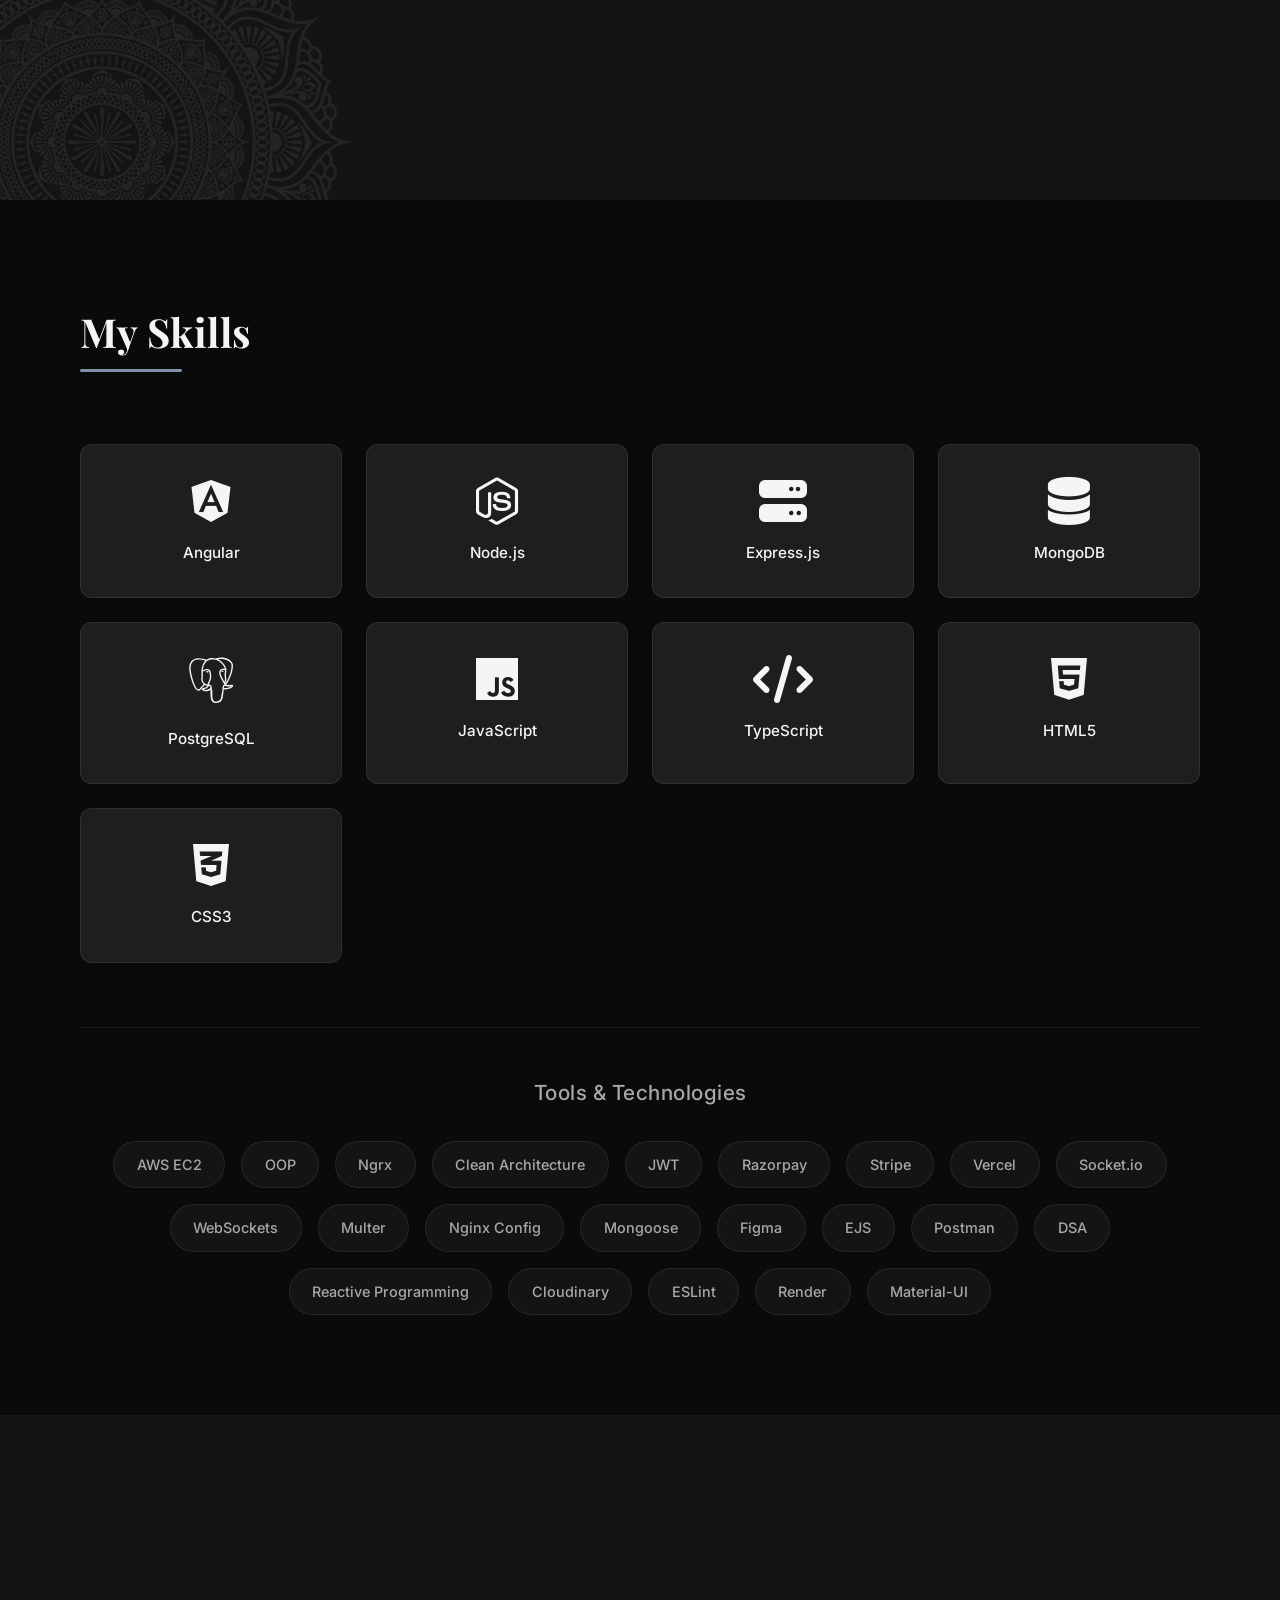
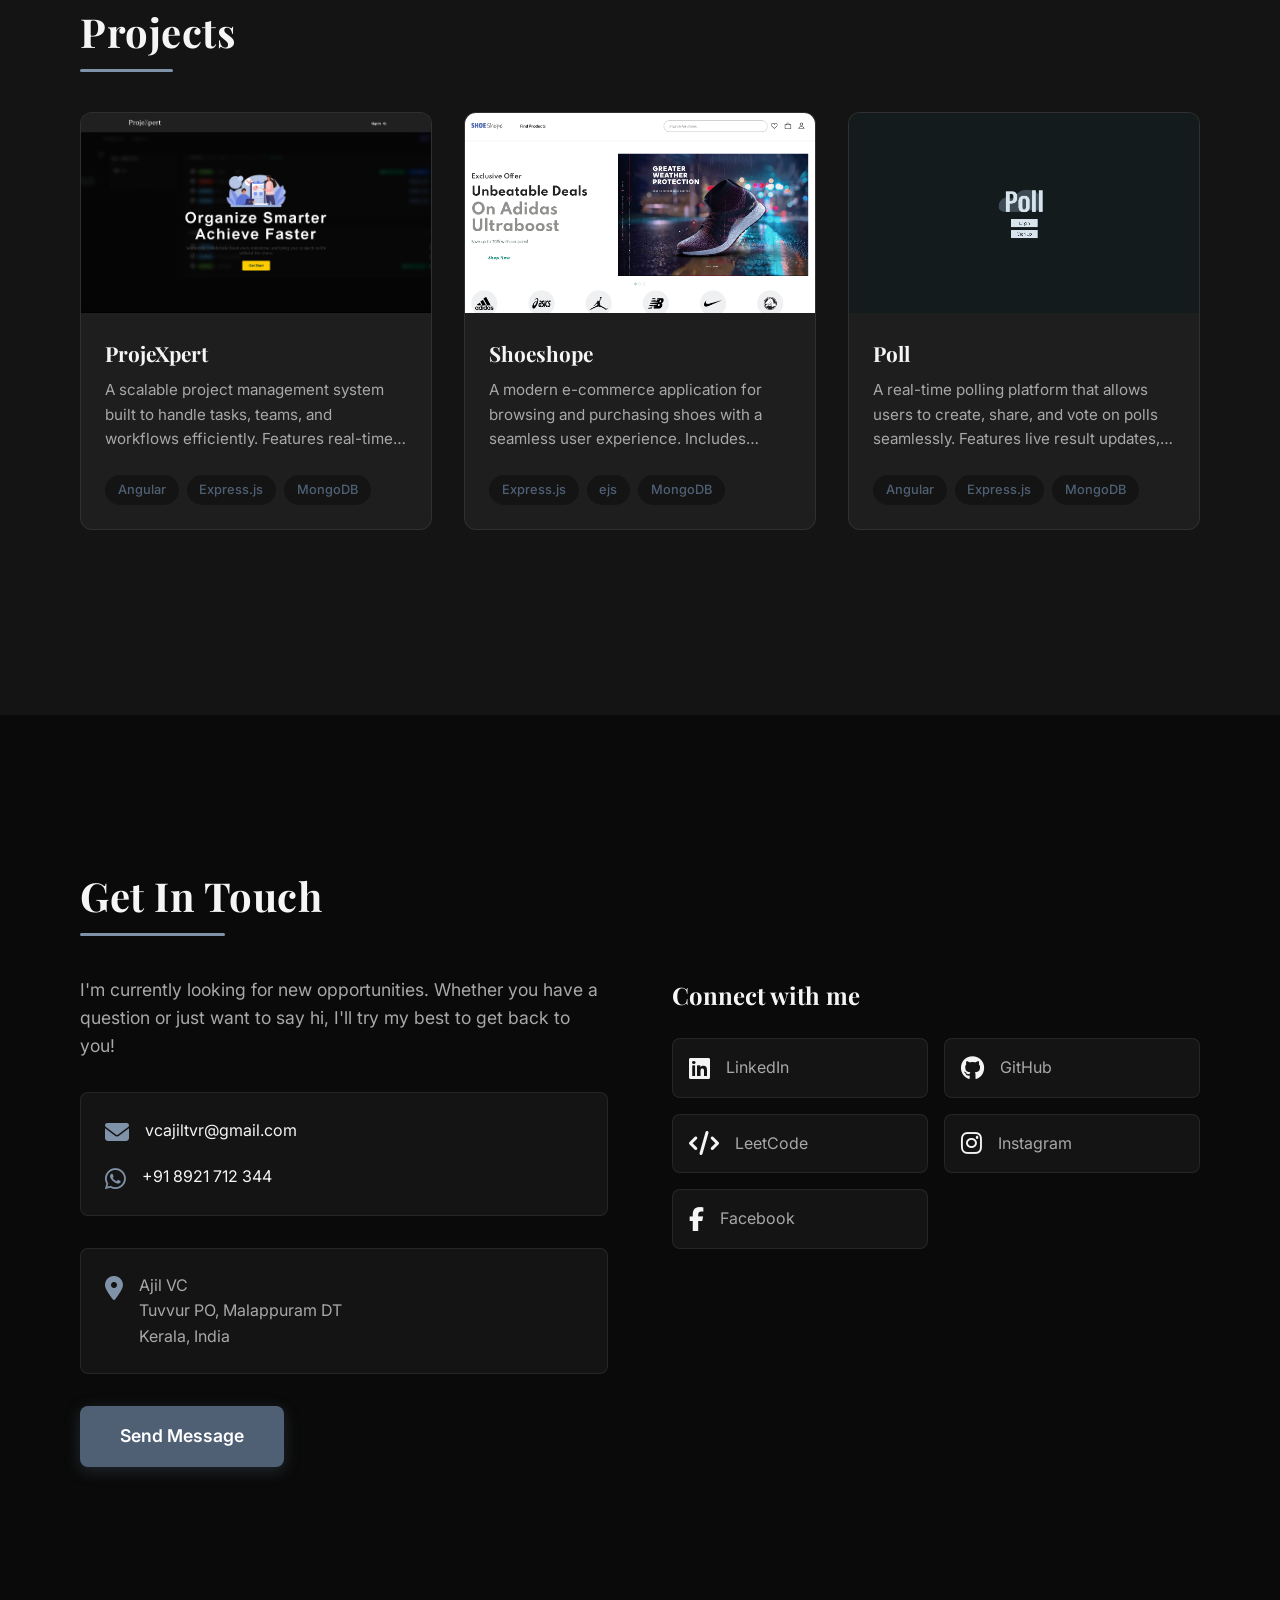
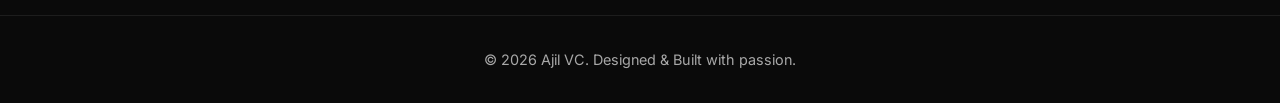
==== commit 0f4c99d8: "Added mandala art and animation to it." ====
--- a/index.html
+++ b/index.html
@@ -77,6 +77,8 @@
 
     <!-- About Section -->
     <section id="about" class="section about">
+        <img src="./assets/white-mandala.webp" alt="" aria-hidden="true" class="mandala-deco mandala-deco-1">
+        <img src="./assets/white-mandala.webp" alt="" aria-hidden="true" class="mandala-deco mandala-deco-2">
         <div class="container reveal">
             <h2 class="section-title">About Me</h2>
             <div class="about-content">
--- a/styles.css
+++ b/styles.css
@@ -596,6 +596,52 @@
 /* About Section */
 .about {
     background-color: var(--bg-secondary);
+    position: relative;
+    overflow: hidden;
+}
+
+.about .container {
+    position: relative;
+    z-index: 1;
+}
+
+.mandala-deco {
+    position: absolute;
+    z-index: 0;
+    opacity: 0.07;
+    pointer-events: none;
+    user-select: none;
+    transform-origin: center center;
+}
+
+.mandala-deco-1 {
+    width: clamp(460px, 62vw, 880px);
+    top: -20%;
+    right: -14%;
+    animation: mandala-spin 140s linear infinite;
+}
+
+.mandala-deco-2 {
+    width: clamp(300px, 40vw, 560px);
+    bottom: -22%;
+    left: -12%;
+    animation: mandala-spin 100s linear infinite reverse;
+}
+
+@keyframes mandala-spin {
+    from {
+        transform: rotate(0deg);
+    }
+
+    to {
+        transform: rotate(360deg);
+    }
+}
+
+@media (prefers-reduced-motion: reduce) {
+    .mandala-deco {
+        animation: none;
+    }
 }
 
 .about-text {
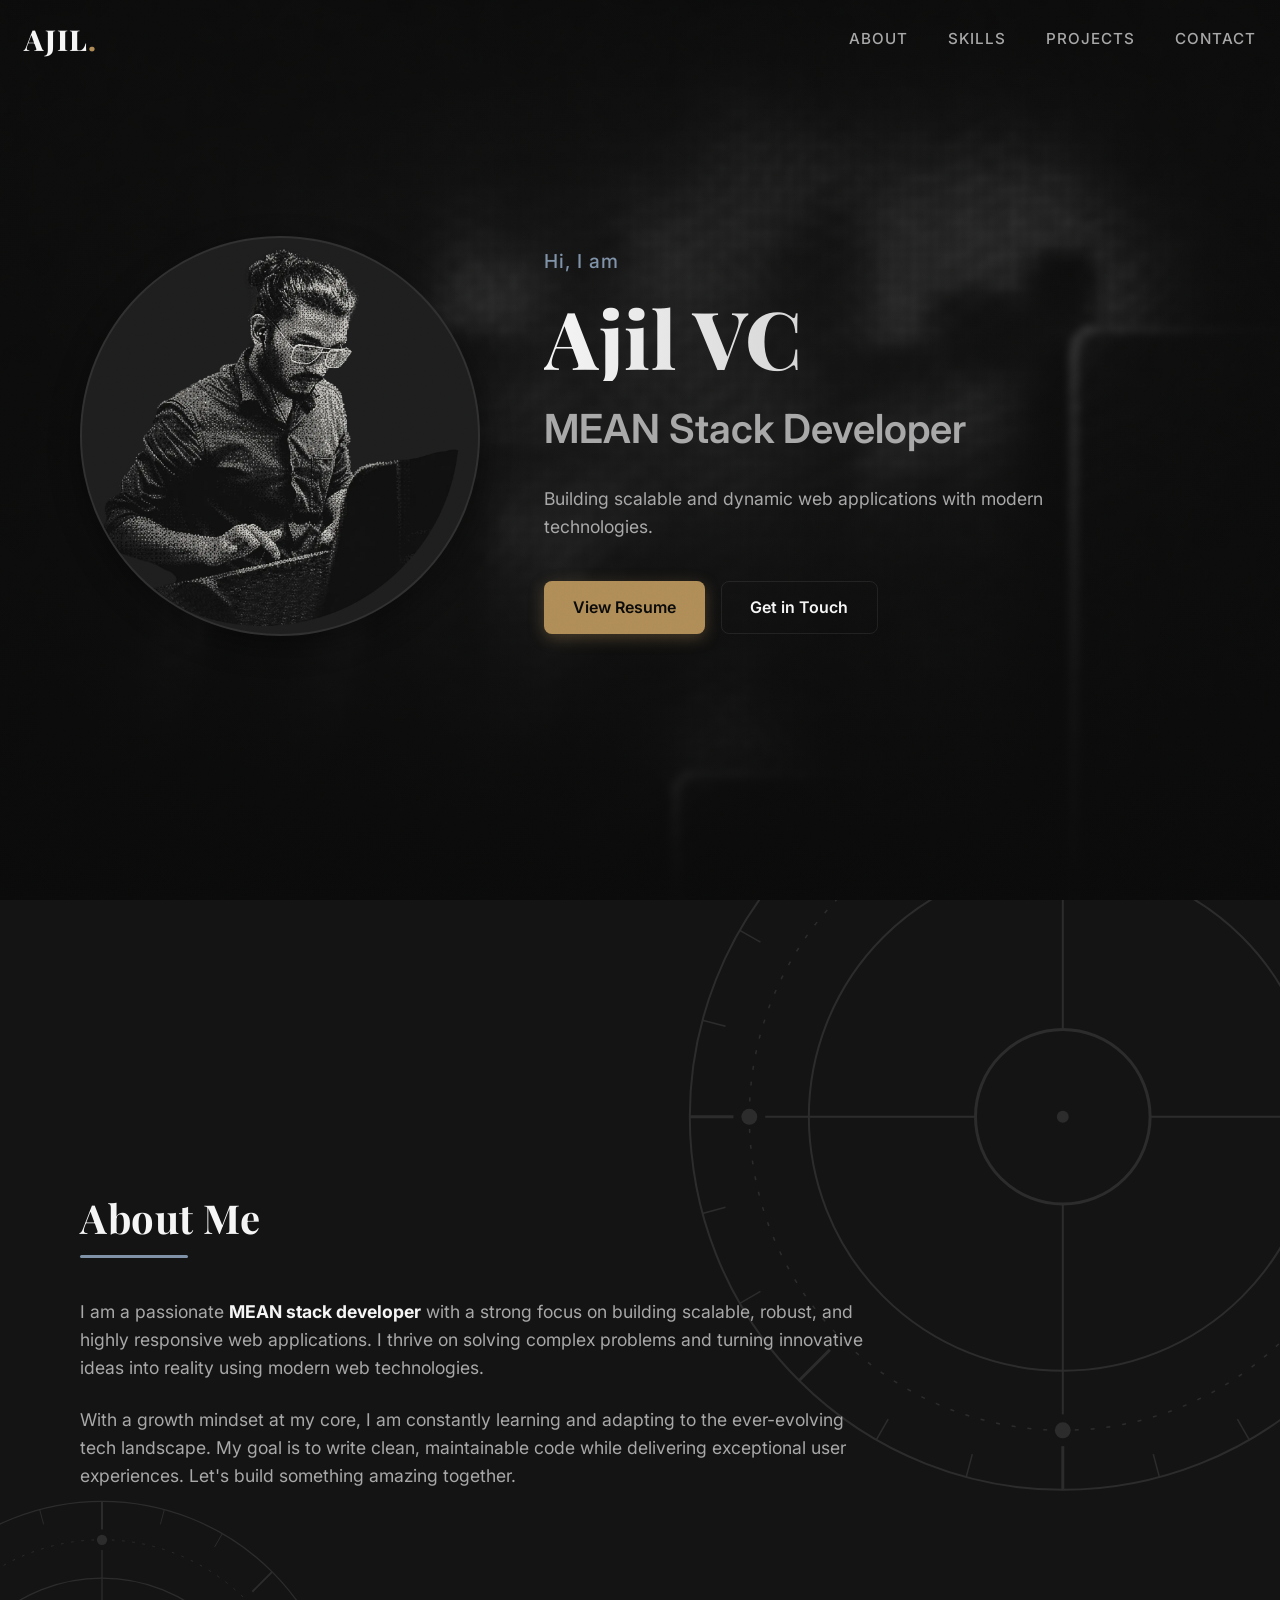
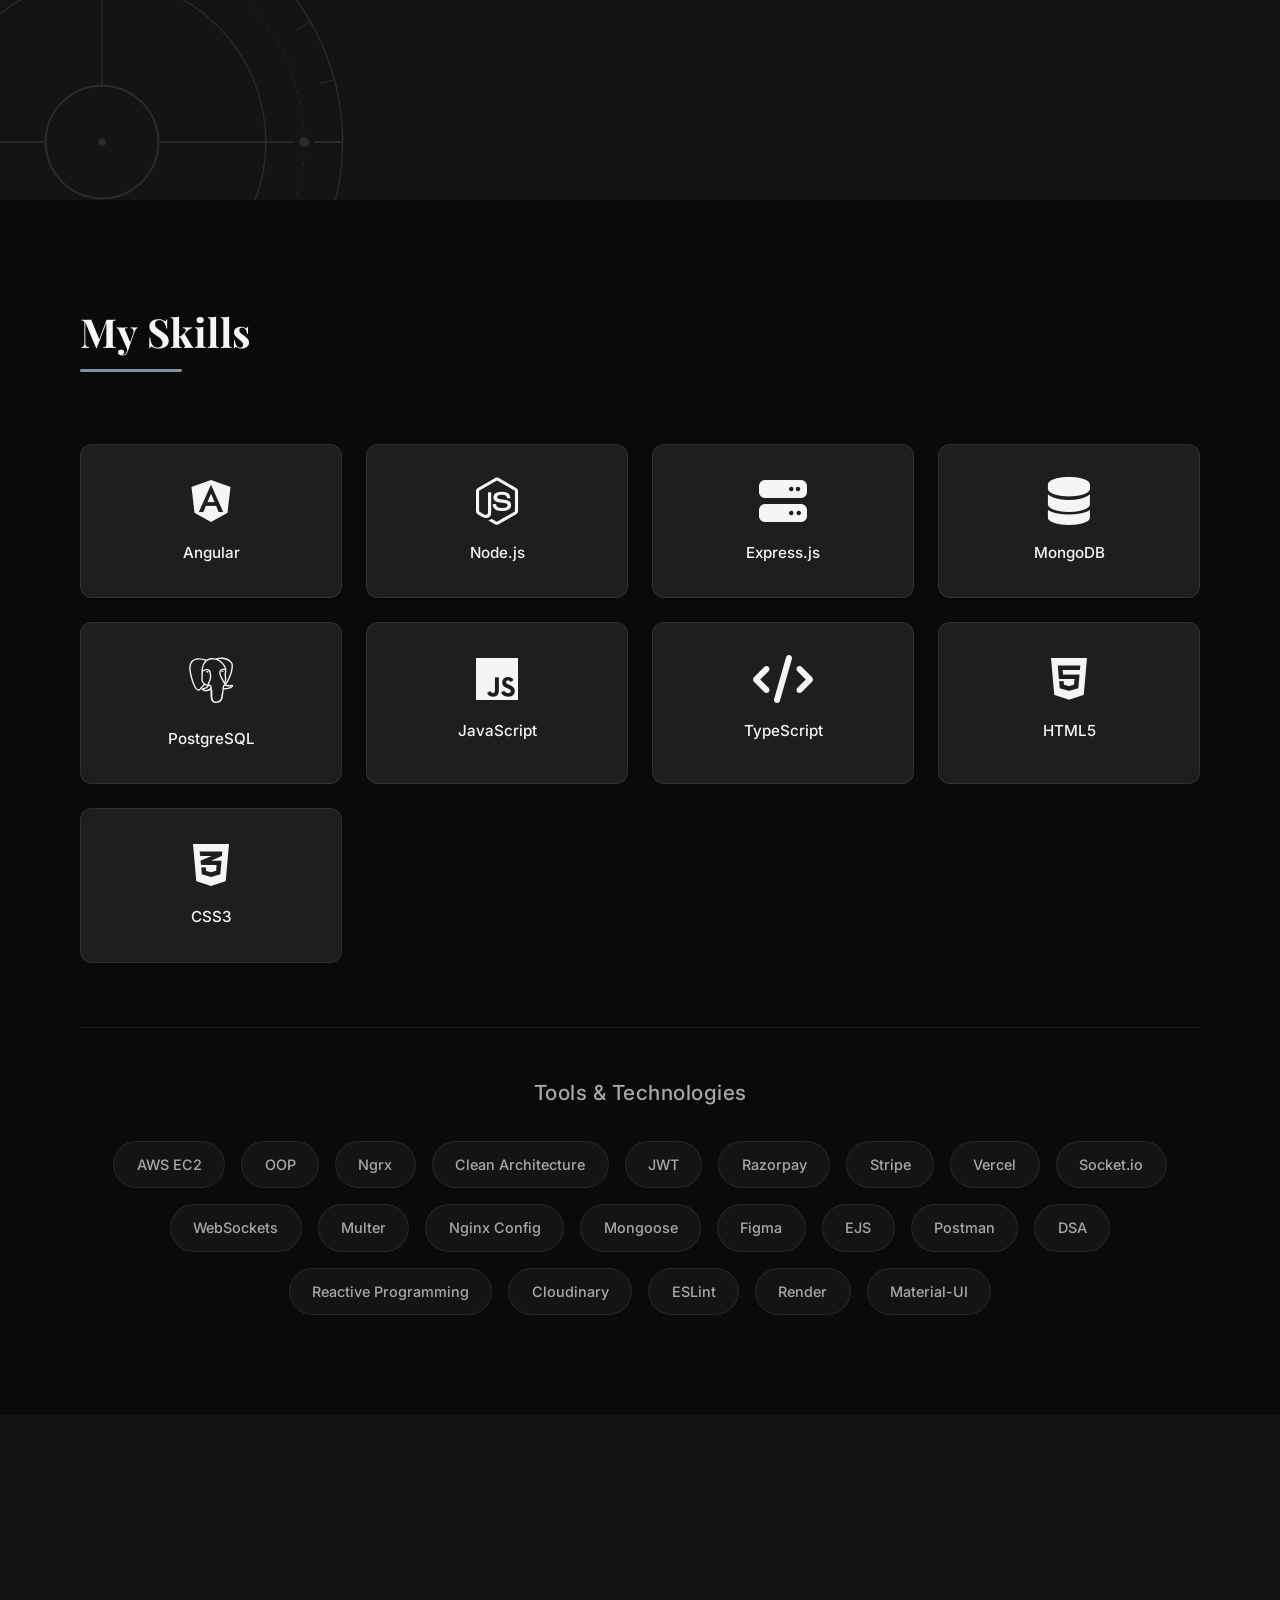
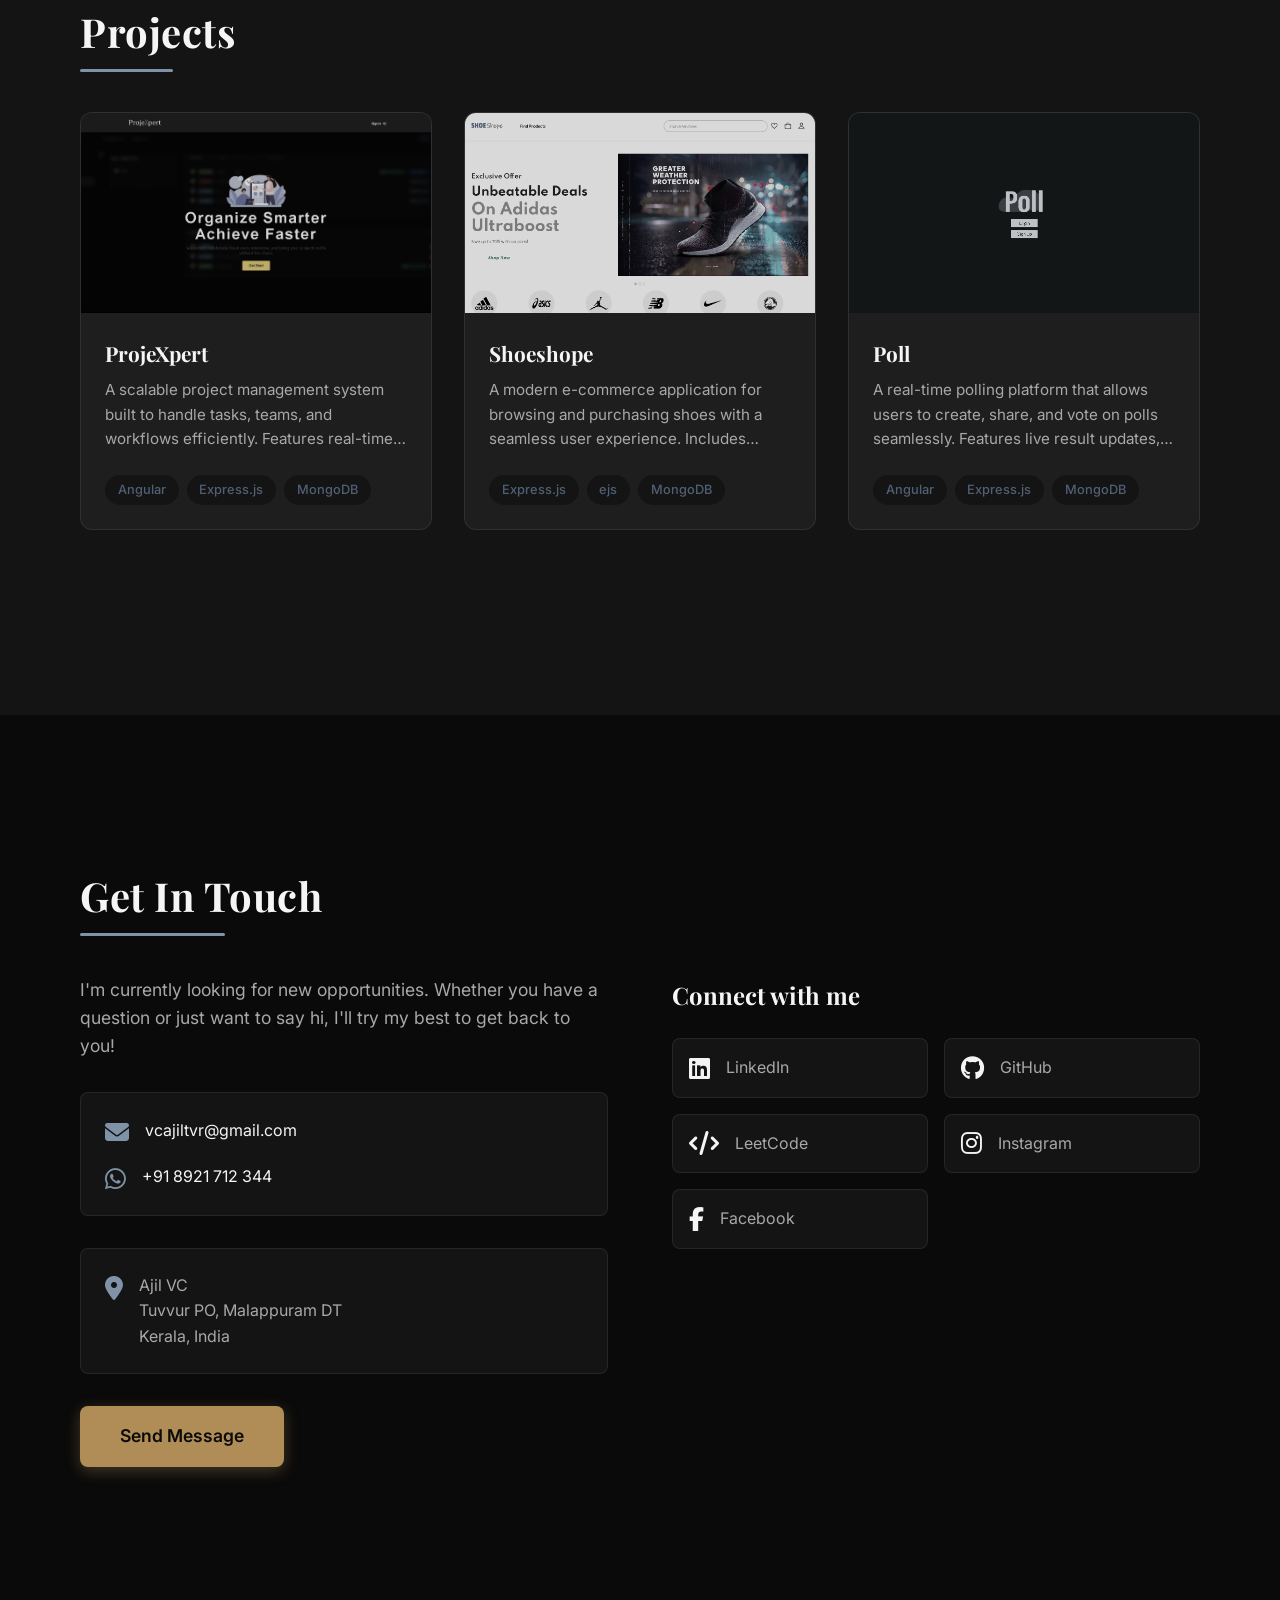
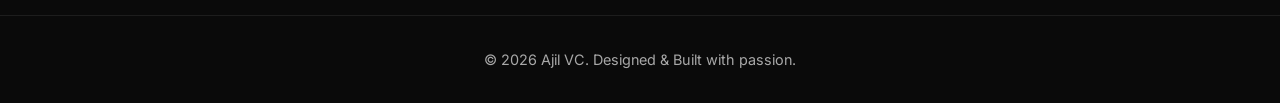
==== commit ffb5c796: "Changed mandala art to a navigation instrument." ====
--- a/index.html
+++ b/index.html
@@ -77,8 +77,88 @@
 
     <!-- About Section -->
     <section id="about" class="section about">
-        <img src="./assets/white-mandala.webp" alt="" aria-hidden="true" class="mandala-deco mandala-deco-1">
-        <img src="./assets/white-mandala.webp" alt="" aria-hidden="true" class="mandala-deco mandala-deco-2">
+        <svg class="about-ornament about-ornament-1" viewBox="0 0 400 400" aria-hidden="true" focusable="false">
+            <g fill="none" stroke="currentColor">
+                <circle cx="200" cy="200" r="188" stroke-width="1" />
+                <circle cx="200" cy="200" r="158" stroke-width="0.75" stroke-dasharray="2 6" />
+                <circle cx="200" cy="200" r="128" stroke-width="1" />
+                <circle cx="200" cy="200" r="44" stroke-width="1.5" />
+                <line x1="200" y1="12" x2="200" y2="34" stroke-width="1.5" />
+                <line x1="248.7" y1="18.4" x2="245.6" y2="30" stroke-width="0.75" />
+                <line x1="294" y1="37.2" x2="288" y2="47.6" stroke-width="0.75" />
+                <line x1="332.9" y1="67.1" x2="317.4" y2="82.6" stroke-width="1.5" />
+                <line x1="362.8" y1="106" x2="352.4" y2="112" stroke-width="0.75" />
+                <line x1="381.6" y1="151.3" x2="370" y2="154.4" stroke-width="0.75" />
+                <line x1="388" y1="200" x2="366" y2="200" stroke-width="1.5" />
+                <line x1="381.6" y1="248.7" x2="370" y2="245.6" stroke-width="0.75" />
+                <line x1="362.8" y1="294" x2="352.4" y2="288" stroke-width="0.75" />
+                <line x1="332.9" y1="332.9" x2="317.4" y2="317.4" stroke-width="1.5" />
+                <line x1="294" y1="362.8" x2="288" y2="352.4" stroke-width="0.75" />
+                <line x1="248.7" y1="381.6" x2="245.6" y2="370" stroke-width="0.75" />
+                <line x1="200" y1="388" x2="200" y2="366" stroke-width="1.5" />
+                <line x1="151.3" y1="381.6" x2="154.4" y2="370" stroke-width="0.75" />
+                <line x1="106" y1="362.8" x2="112" y2="352.4" stroke-width="0.75" />
+                <line x1="67.1" y1="332.9" x2="82.6" y2="317.4" stroke-width="1.5" />
+                <line x1="37.2" y1="294" x2="47.6" y2="288" stroke-width="0.75" />
+                <line x1="18.4" y1="248.7" x2="30" y2="245.6" stroke-width="0.75" />
+                <line x1="12" y1="200" x2="34" y2="200" stroke-width="1.5" />
+                <line x1="18.4" y1="151.3" x2="30" y2="154.4" stroke-width="0.75" />
+                <line x1="37.2" y1="106" x2="47.6" y2="112" stroke-width="0.75" />
+                <line x1="67.1" y1="67.1" x2="82.6" y2="82.6" stroke-width="1.5" />
+                <line x1="106" y1="37.2" x2="112" y2="47.6" stroke-width="0.75" />
+                <line x1="151.3" y1="18.4" x2="154.4" y2="30" stroke-width="0.75" />
+                <line x1="200" y1="156" x2="200" y2="50" stroke-width="1" />
+                <circle cx="200" cy="42" r="4" fill="currentColor" stroke="none" />
+                <line x1="244" y1="200" x2="350" y2="200" stroke-width="1" />
+                <circle cx="358" cy="200" r="4" fill="currentColor" stroke="none" />
+                <line x1="200" y1="244" x2="200" y2="350" stroke-width="1" />
+                <circle cx="200" cy="358" r="4" fill="currentColor" stroke="none" />
+                <line x1="156" y1="200" x2="50" y2="200" stroke-width="1" />
+                <circle cx="42" cy="200" r="4" fill="currentColor" stroke="none" />
+            </g>
+            <circle cx="200" cy="200" r="3" fill="currentColor" stroke="none" />
+        </svg>
+        <svg class="about-ornament about-ornament-2" viewBox="0 0 400 400" aria-hidden="true" focusable="false">
+            <g fill="none" stroke="currentColor">
+                <circle cx="200" cy="200" r="188" stroke-width="1" />
+                <circle cx="200" cy="200" r="158" stroke-width="0.75" stroke-dasharray="2 6" />
+                <circle cx="200" cy="200" r="128" stroke-width="1" />
+                <circle cx="200" cy="200" r="44" stroke-width="1.5" />
+                <line x1="200" y1="12" x2="200" y2="34" stroke-width="1.5" />
+                <line x1="248.7" y1="18.4" x2="245.6" y2="30" stroke-width="0.75" />
+                <line x1="294" y1="37.2" x2="288" y2="47.6" stroke-width="0.75" />
+                <line x1="332.9" y1="67.1" x2="317.4" y2="82.6" stroke-width="1.5" />
+                <line x1="362.8" y1="106" x2="352.4" y2="112" stroke-width="0.75" />
+                <line x1="381.6" y1="151.3" x2="370" y2="154.4" stroke-width="0.75" />
+                <line x1="388" y1="200" x2="366" y2="200" stroke-width="1.5" />
+                <line x1="381.6" y1="248.7" x2="370" y2="245.6" stroke-width="0.75" />
+                <line x1="362.8" y1="294" x2="352.4" y2="288" stroke-width="0.75" />
+                <line x1="332.9" y1="332.9" x2="317.4" y2="317.4" stroke-width="1.5" />
+                <line x1="294" y1="362.8" x2="288" y2="352.4" stroke-width="0.75" />
+                <line x1="248.7" y1="381.6" x2="245.6" y2="370" stroke-width="0.75" />
+                <line x1="200" y1="388" x2="200" y2="366" stroke-width="1.5" />
+                <line x1="151.3" y1="381.6" x2="154.4" y2="370" stroke-width="0.75" />
+                <line x1="106" y1="362.8" x2="112" y2="352.4" stroke-width="0.75" />
+                <line x1="67.1" y1="332.9" x2="82.6" y2="317.4" stroke-width="1.5" />
+                <line x1="37.2" y1="294" x2="47.6" y2="288" stroke-width="0.75" />
+                <line x1="18.4" y1="248.7" x2="30" y2="245.6" stroke-width="0.75" />
+                <line x1="12" y1="200" x2="34" y2="200" stroke-width="1.5" />
+                <line x1="18.4" y1="151.3" x2="30" y2="154.4" stroke-width="0.75" />
+                <line x1="37.2" y1="106" x2="47.6" y2="112" stroke-width="0.75" />
+                <line x1="67.1" y1="67.1" x2="82.6" y2="82.6" stroke-width="1.5" />
+                <line x1="106" y1="37.2" x2="112" y2="47.6" stroke-width="0.75" />
+                <line x1="151.3" y1="18.4" x2="154.4" y2="30" stroke-width="0.75" />
+                <line x1="200" y1="156" x2="200" y2="50" stroke-width="1" />
+                <circle cx="200" cy="42" r="4" fill="currentColor" stroke="none" />
+                <line x1="244" y1="200" x2="350" y2="200" stroke-width="1" />
+                <circle cx="358" cy="200" r="4" fill="currentColor" stroke="none" />
+                <line x1="200" y1="244" x2="200" y2="350" stroke-width="1" />
+                <circle cx="200" cy="358" r="4" fill="currentColor" stroke="none" />
+                <line x1="156" y1="200" x2="50" y2="200" stroke-width="1" />
+                <circle cx="42" cy="200" r="4" fill="currentColor" stroke="none" />
+            </g>
+            <circle cx="200" cy="200" r="3" fill="currentColor" stroke="none" />
+        </svg>
         <div class="container reveal">
             <h2 class="section-title">About Me</h2>
             <div class="about-content">
--- a/styles.css
+++ b/styles.css
@@ -8,6 +8,9 @@
     --accent-light: #7F92A8;
     --accent-hover: #617489;
     --accent-shadow: rgba(79, 96, 117, 0.35);
+    --accent-gold: #b08d57;
+    --accent-gold-hover: #c4a06a;
+    --gold-shadow: rgba(176, 141, 87, 0.35);
     --glass-bg: rgba(20, 20, 20, 0.7);
     --glass-border: rgba(255, 255, 255, 0.08);
     --font-display: 'Playfair Display', 'Georgia', serif;
@@ -143,9 +146,9 @@
 }
 
 .btn-primary {
-    background: var(--accent);
-    color: white;
-    box-shadow: 0 4px 15px var(--accent-shadow);
+    background: var(--accent-gold);
+    color: var(--bg-main);
+    box-shadow: 0 4px 15px var(--gold-shadow);
 }
 
 .btn-secondary {
@@ -167,9 +170,9 @@
 
 @media (min-width: 1024px) {
     .btn-primary:hover {
-        background: var(--accent-hover);
+        background: var(--accent-gold-hover);
         transform: translateY(-2px);
-        box-shadow: 0 6px 20px rgba(79, 96, 117, 0.45);
+        box-shadow: 0 6px 20px rgba(176, 141, 87, 0.45);
     }
 
     .btn-secondary:hover {
@@ -221,7 +224,7 @@
 }
 
 .logo span {
-    color: var(--accent-light);
+    color: var(--accent-gold);
 }
 
 /* Mobile Hamburger Menu */
@@ -605,30 +608,31 @@
     z-index: 1;
 }
 
-.mandala-deco {
+.about-ornament {
     position: absolute;
     z-index: 0;
-    opacity: 0.07;
+    color: var(--text-secondary);
+    opacity: 0.16;
     pointer-events: none;
     user-select: none;
     transform-origin: center center;
 }
 
-.mandala-deco-1 {
+.about-ornament-1 {
     width: clamp(460px, 62vw, 880px);
     top: -20%;
     right: -14%;
-    animation: mandala-spin 140s linear infinite;
-}
-
-.mandala-deco-2 {
+    animation: ornament-spin 140s linear infinite;
+}
+
+.about-ornament-2 {
     width: clamp(300px, 40vw, 560px);
     bottom: -22%;
     left: -12%;
-    animation: mandala-spin 100s linear infinite reverse;
-}
-
-@keyframes mandala-spin {
+    animation: ornament-spin 100s linear infinite reverse;
+}
+
+@keyframes ornament-spin {
     from {
         transform: rotate(0deg);
     }
@@ -639,7 +643,7 @@
 }
 
 @media (prefers-reduced-motion: reduce) {
-    .mandala-deco {
+    .about-ornament {
         animation: none;
     }
 }
@@ -735,13 +739,14 @@
 
     .skill-card:hover .skill-icon {
         transform: scale(1.1);
+        filter: saturate(0.55) brightness(0.9);
     }
 }
 
 .skill-icon {
     font-size: 2.5rem;
     margin-bottom: 0.8rem;
-    transition: transform 0.3s ease, color 0.3s ease;
+    transition: transform 0.3s ease, color 0.3s ease, filter 0.3s ease;
 }
 
 .postgres-icon {
@@ -935,7 +940,8 @@
     width: 100%;
     height: 100%;
     object-fit: cover;
-    transition: transform 0.5s ease;
+    filter: saturate(0.4) brightness(0.85);
+    transition: transform 0.5s ease, filter 0.5s ease;
 }
 
 .project-overlay {
@@ -969,11 +975,16 @@
     .project-card:active .project-overlay {
         opacity: 1;
     }
+
+    .project-card:active .project-img {
+        filter: saturate(1) brightness(1);
+    }
 }
 
 @media (min-width: 1024px) {
     .project-card:hover .project-img {
         transform: scale(1.05);
+        filter: saturate(1) brightness(1);
     }
 
     .project-overlay {
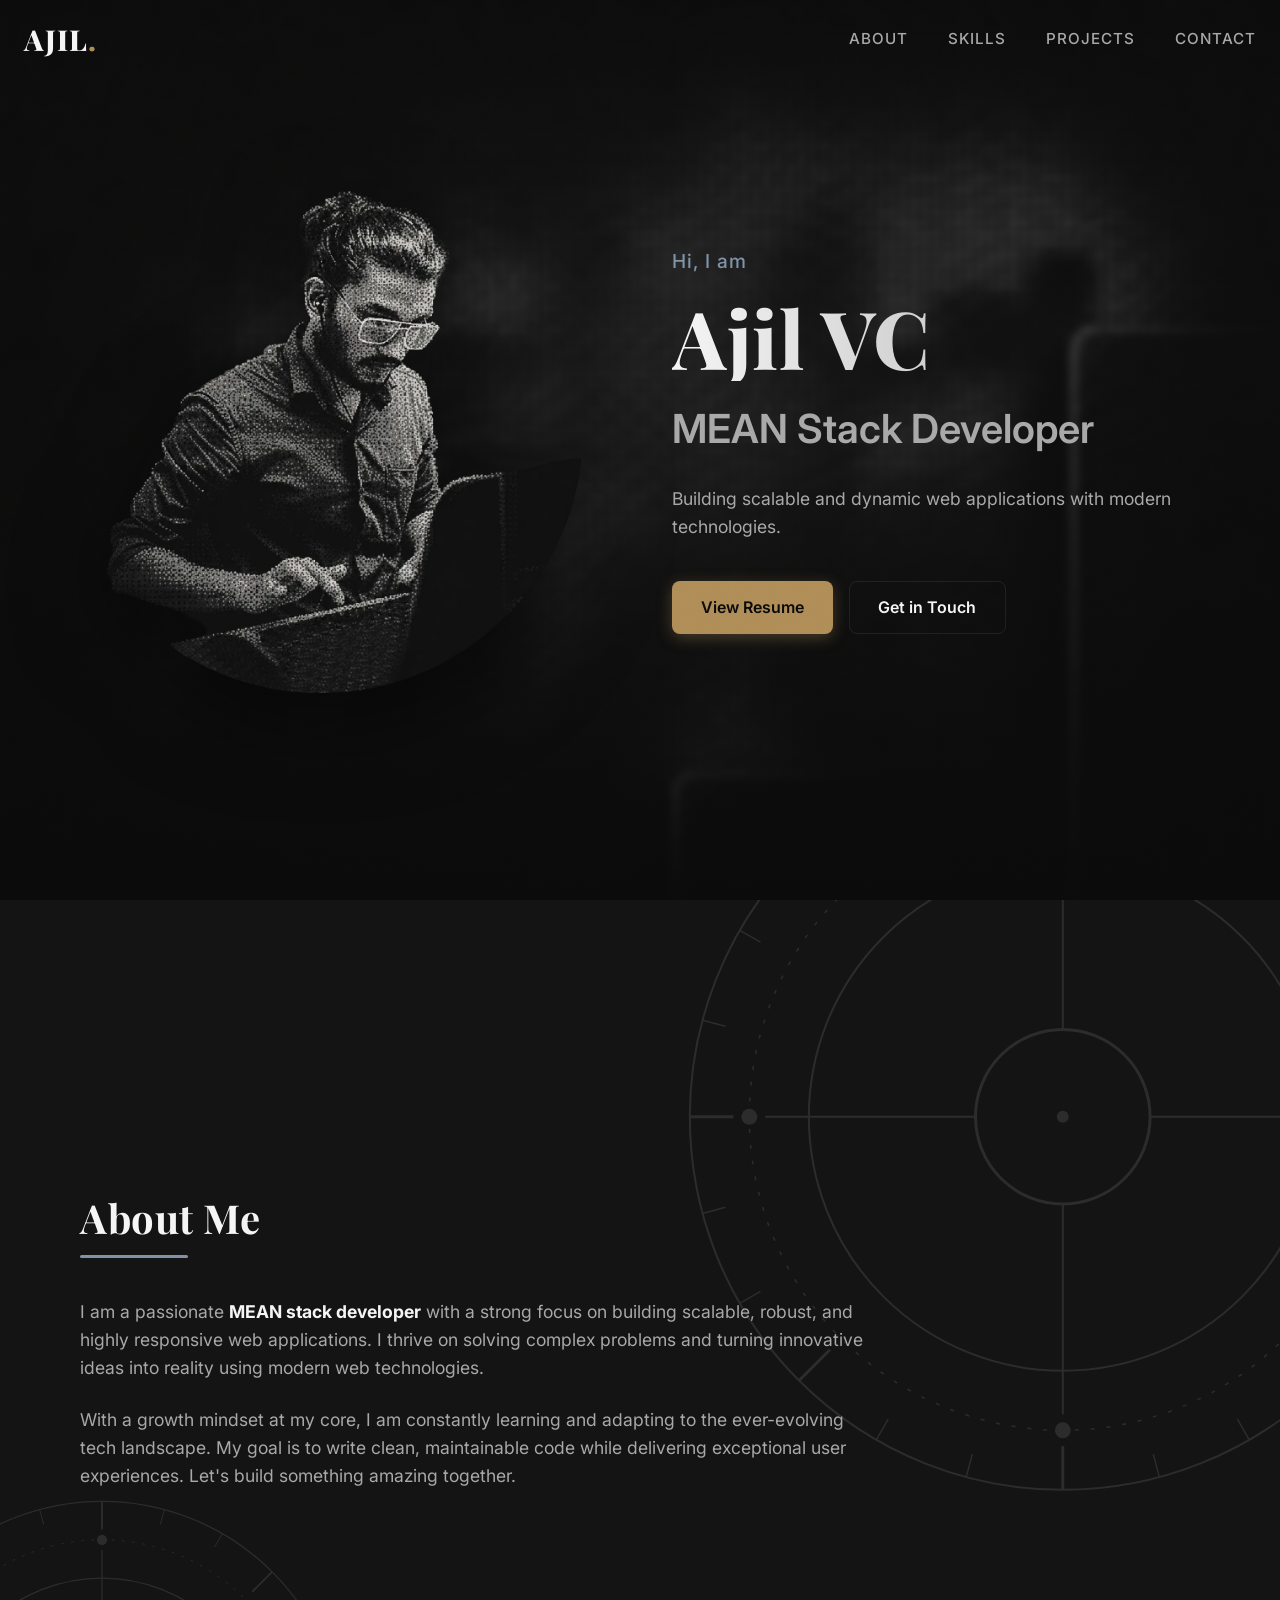
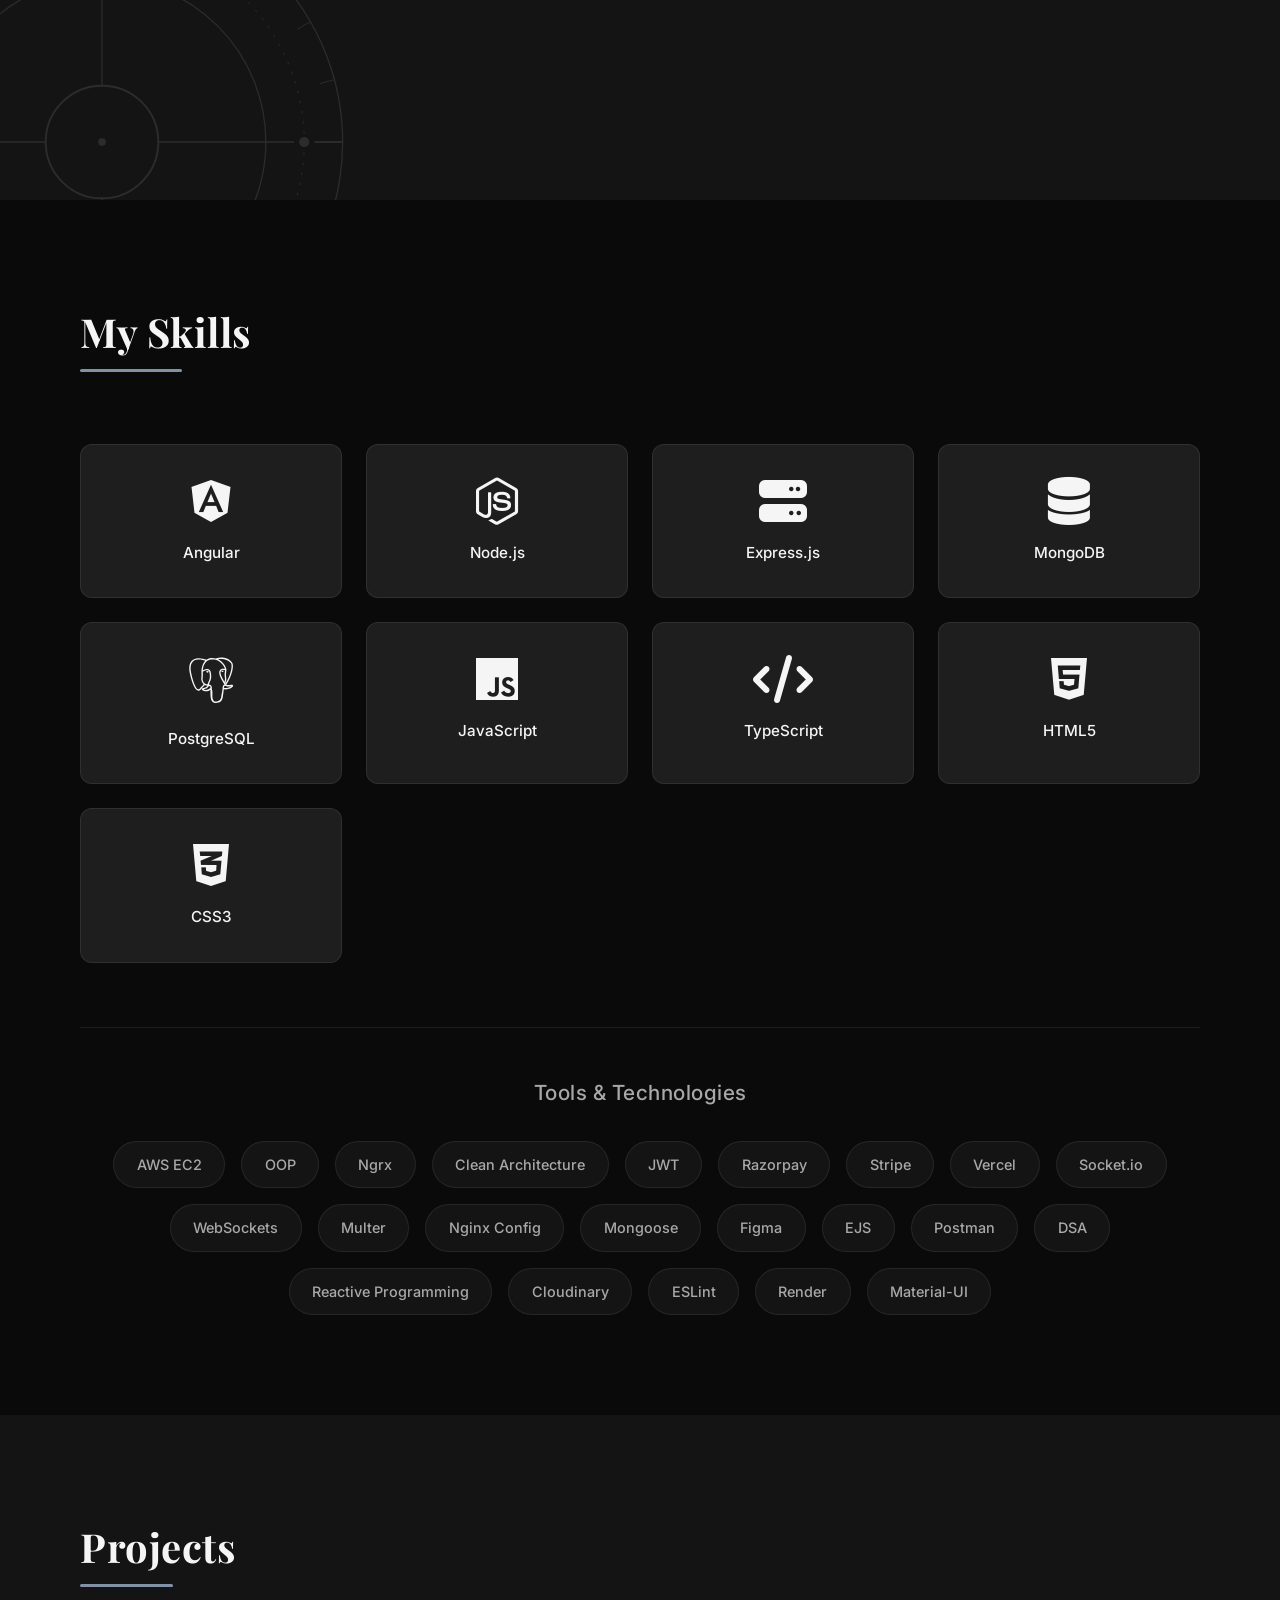
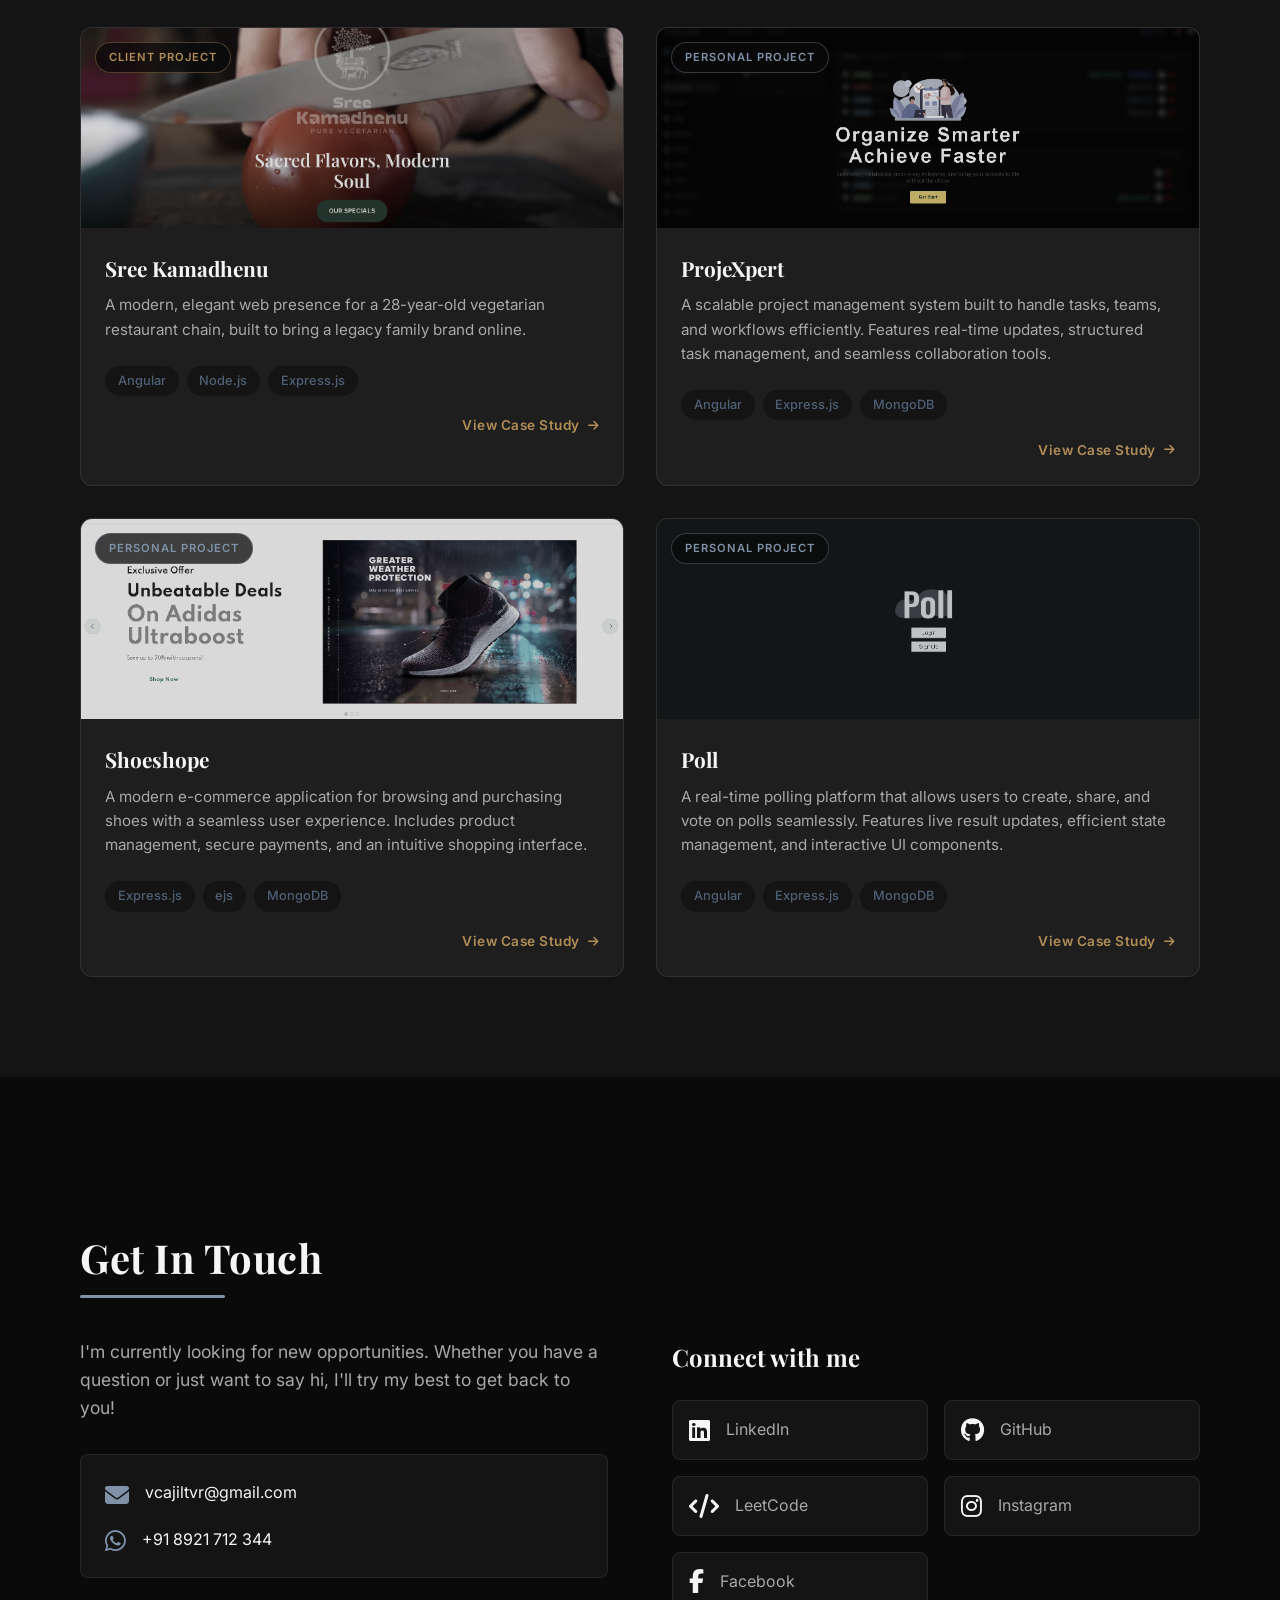
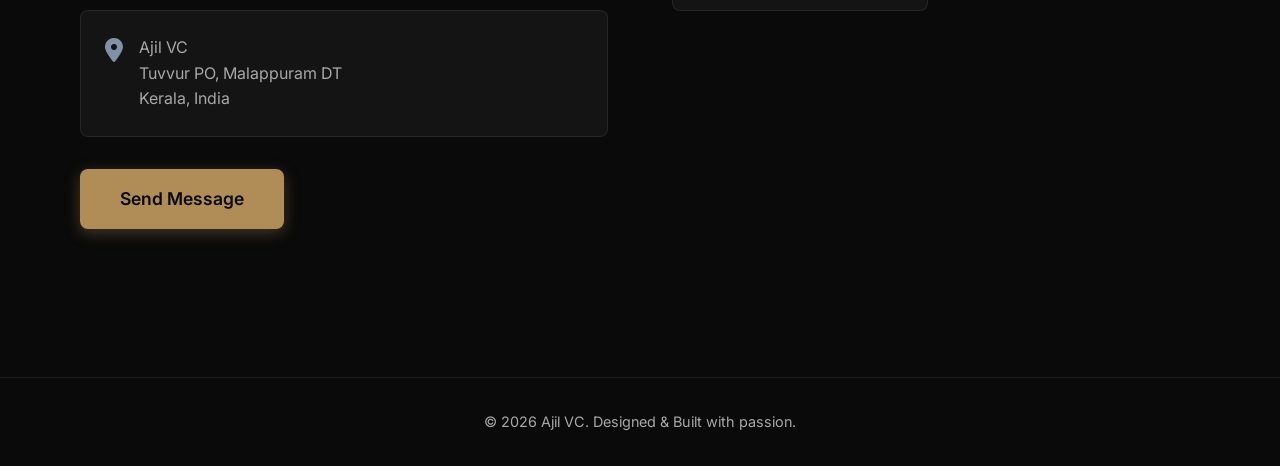
==== commit 08227f2c: "Added client project and detailed project page" ====
--- a/index.html
+++ b/index.html
@@ -254,25 +254,28 @@
             <h2 class="section-title">Projects</h2>
             <div class="projects-grid">
 
-
-                <div class="project-card">
+                <a href="project.html?id=sreekamadhenu" class="project-card">
                     <div class="project-img-wrapper">
-                        <img src="./assets/projexpert_visual.png" alt="Project 1" class="project-img">
-                        <div class="project-overlay">
-                            <div class="overlay-row">
-                                <a href="https://www.projexpert.xyz/" target="_blank"
-                                    class="btn btn-sm btn-primary">Demo <i
-                                        class="fa-solid fa-arrow-up-right-from-square"></i></a>
-                            </div>
-                            <div class="overlay-row">
-                                <a href="https://github.com/Ajil-VC/projeXpert-frontend" target="_blank"
-                                    class="btn btn-sm btn-secondary"><i class="fa-brands fa-github"></i>
-                                    Front-End</a>
-                                <a href="https://github.com/Ajil-VC/projeXpert-backend" target="_blank"
-                                    class="btn btn-sm btn-secondary"><i class="fa-brands fa-github"></i>
-                                    Back-End</a>
-                            </div>
-                        </div>
+                        <img src="./assets/Sreekamadhenu_Visual.png" alt="Sree Kamadhenu" class="project-img">
+                        <span class="project-badge client">Client Project</span>
+                    </div>
+                    <div class="project-info">
+                        <h3 class="project-title">Sree Kamadhenu</h3>
+                        <p class="project-desc">A modern, elegant web presence for a 28-year-old vegetarian
+                            restaurant chain, built to bring a legacy family brand online.</p>
+                        <div class="project-tech">
+                            <span>Angular</span>
+                            <span>Node.js</span>
+                            <span>Express.js</span>
+                        </div>
+                        <span class="project-view-link">View Case Study <i class="fa-solid fa-arrow-right"></i></span>
+                    </div>
+                </a>
+
+                <a href="project.html?id=projexpert" class="project-card">
+                    <div class="project-img-wrapper">
+                        <img src="./assets/projexpert_visual.png" alt="ProjeXpert" class="project-img">
+                        <span class="project-badge personal">Personal Project</span>
                     </div>
                     <div class="project-info">
                         <h3 class="project-title">ProjeXpert</h3>
@@ -285,25 +288,14 @@
                             <span>Express.js</span>
                             <span>MongoDB</span>
                         </div>
-                    </div>
-                </div>
-
-                <div class="project-card">
+                        <span class="project-view-link">View Case Study <i class="fa-solid fa-arrow-right"></i></span>
+                    </div>
+                </a>
+
+                <a href="project.html?id=shoeshope" class="project-card">
                     <div class="project-img-wrapper">
-                        <img src="./assets/Shoeshope_Visual.png" alt="Project 2" class="project-img">
-                        <div class="project-overlay">
-                            <div class="overlay-row">
-                                <a href="https://shoeshope.projexpert.xyz/" target="_blank"
-                                    class="btn btn-sm btn-primary">Demo <i
-                                        class="fa-solid fa-arrow-up-right-from-square"></i></a>
-                            </div>
-                            <div class="overlay-row">
-                                <a href="https://github.com/Ajil-VC/ShoeShope-v2" target="_blank"
-                                    class="btn btn-sm btn-secondary"><i class="fa-brands fa-github"></i>
-                                    GitHub</a>
-
-                            </div>
-                        </div>
+                        <img src="./assets/Shoeshope_Visual.png" alt="Shoeshope" class="project-img">
+                        <span class="project-badge personal">Personal Project</span>
                     </div>
                     <div class="project-info">
                         <h3 class="project-title">Shoeshope</h3>
@@ -315,27 +307,14 @@
                             <span>ejs</span>
                             <span>MongoDB</span>
                         </div>
-                    </div>
-                </div>
-
-                <div class="project-card">
+                        <span class="project-view-link">View Case Study <i class="fa-solid fa-arrow-right"></i></span>
+                    </div>
+                </a>
+
+                <a href="project.html?id=poll" class="project-card">
                     <div class="project-img-wrapper">
-                        <img src="./assets/Poll_visual.png" alt="Project 3" class="project-img">
-                        <div class="project-overlay">
-                            <div class="overlay-row">
-                                <a href="https://poll-vert.vercel.app/" target="_blank"
-                                    class="btn btn-sm btn-primary">Demo <i
-                                        class="fa-solid fa-arrow-up-right-from-square"></i></a>
-                            </div>
-                            <div class="overlay-row">
-                                <a href="https://github.com/Ajil-VC/Poll_Frontend" target="_blank"
-                                    class="btn btn-sm btn-secondary"><i class="fa-brands fa-github"></i>
-                                    Front-End</a>
-                                <a href="https://github.com/Ajil-VC/Poll_Backend" target="_blank"
-                                    class="btn btn-sm btn-secondary"><i class="fa-brands fa-github"></i>
-                                    Back-End</a>
-                            </div>
-                        </div>
+                        <img src="./assets/Poll_visual.png" alt="Poll" class="project-img">
+                        <span class="project-badge personal">Personal Project</span>
                     </div>
                     <div class="project-info">
                         <h3 class="project-title">Poll</h3>
@@ -347,9 +326,9 @@
                             <span>Express.js</span>
                             <span>MongoDB</span>
                         </div>
-                    </div>
-                </div>
-
+                        <span class="project-view-link">View Case Study <i class="fa-solid fa-arrow-right"></i></span>
+                    </div>
+                </a>
 
             </div>
         </div>
--- a/styles.css
+++ b/styles.css
@@ -383,11 +383,9 @@
 /* Hero Image */
 .hero-image-wrapper {
     width: 100%;
-    max-width: 280px;
+    max-width: 340px;
     margin: 0 auto;
     position: relative;
-    border-radius: 100%;
-    aspect-ratio: 1/1;
     z-index: 1;
 }
 
@@ -403,13 +401,13 @@
 
 @media (min-width: 768px) {
     .hero-image-wrapper {
-        max-width: 360px;
+        max-width: 460px;
     }
 }
 
 @media (min-width: 1024px) {
     .hero-image-wrapper {
-        max-width: 400px;
+        max-width: 540px;
         margin: 0;
     }
 }
@@ -417,12 +415,8 @@
 .hero-img {
     width: 100%;
     height: auto;
-    border-radius: 100%;
-    box-shadow: 0 10px 30px rgba(0, 0, 0, 0.4);
-    border: 2px solid var(--glass-border);
-    object-fit: cover;
-    aspect-ratio: 1/1;
-    background-color: var(--bg-tertiary);
+    display: block;
+    filter: drop-shadow(0 25px 45px rgba(0, 0, 0, 0.55));
     position: relative;
     z-index: 2;
 }
@@ -903,13 +897,10 @@
     }
 }
 
-@media (min-width: 1024px) {
-    .projects-grid {
-        grid-template-columns: repeat(3, 1fr);
-    }
-}
-
 .project-card {
+    display: block;
+    text-decoration: none;
+    color: inherit;
     background: var(--bg-tertiary);
     border-radius: 12px;
     overflow: hidden;
@@ -944,38 +935,34 @@
     transition: transform 0.5s ease, filter 0.5s ease;
 }
 
-.project-overlay {
+.project-badge {
     position: absolute;
-    top: 0;
-    left: 0;
-    width: 100%;
-    height: 100%;
-    background: rgba(10, 10, 10, 0.85);
-    display: flex;
-    flex-direction: column;
-    justify-content: center;
-    align-items: center;
-    gap: 1rem;
-    opacity: 1;
-}
-
-.overlay-row {
-    display: flex;
-    gap: 1rem;
-    justify-content: center;
-}
-
-/* Mobile: Overlay visible or buttons shown below? Buttons below is better for mobile, but let's just make overlay visible on focus/active */
+    top: 14px;
+    left: 14px;
+    z-index: 2;
+    font-size: 0.7rem;
+    font-weight: 600;
+    letter-spacing: 1px;
+    text-transform: uppercase;
+    padding: 0.35rem 0.8rem;
+    border-radius: 20px;
+    background: rgba(10, 10, 10, 0.75);
+    backdrop-filter: blur(4px);
+    -webkit-backdrop-filter: blur(4px);
+    border: 1px solid var(--glass-border);
+}
+
+.project-badge.client {
+    color: var(--accent-gold);
+    border-color: rgba(176, 141, 87, 0.4);
+}
+
+.project-badge.personal {
+    color: var(--accent-light);
+    border-color: rgba(127, 146, 168, 0.35);
+}
+
 @media (max-width: 1023px) {
-    .project-overlay {
-        opacity: 0;
-        /* Keep it similar but visible on touch */
-    }
-
-    .project-card:active .project-overlay {
-        opacity: 1;
-    }
-
     .project-card:active .project-img {
         filter: saturate(1) brightness(1);
     }
@@ -986,14 +973,33 @@
         transform: scale(1.05);
         filter: saturate(1) brightness(1);
     }
-
-    .project-overlay {
-        opacity: 0;
-        transition: opacity 0.3s ease;
-    }
-
-    .project-card:hover .project-overlay {
-        opacity: 1;
+}
+
+.project-view-link {
+    display: flex;
+    justify-content: flex-end;
+    align-items: center;
+    gap: 0.5rem;
+    margin-top: 1.2rem;
+    font-size: 0.85rem;
+    font-weight: 600;
+    letter-spacing: 0.5px;
+    color: var(--accent-gold);
+    transition: gap 0.3s ease;
+}
+
+.project-view-link i {
+    font-size: 0.75rem;
+    transition: transform 0.3s ease;
+}
+
+@media (min-width: 1024px) {
+    .project-card:hover .project-view-link {
+        gap: 0.8rem;
+    }
+
+    .project-card:hover .project-view-link i {
+        transform: translateX(3px);
     }
 }
 
@@ -1237,4 +1243,151 @@
 .reveal.active {
     opacity: 1;
     transform: translateY(0);
+}
+
+/* Project Detail Page */
+.project-detail {
+    display: block;
+    min-height: auto;
+    padding: 120px 0 60px;
+}
+
+@media (min-width: 768px) {
+    .project-detail {
+        padding: 140px 0 80px;
+    }
+}
+
+.back-link {
+    display: inline-flex;
+    align-items: center;
+    gap: 0.5rem;
+    color: var(--text-secondary);
+    text-decoration: none;
+    font-size: 0.9rem;
+    letter-spacing: 0.5px;
+    transition: color 0.3s ease;
+}
+
+.back-link:hover {
+    color: var(--accent-light);
+}
+
+.project-detail-content .project-badge {
+    position: static;
+    display: inline-block;
+}
+
+.project-detail-title {
+    font-family: var(--font-display);
+    font-size: clamp(2rem, 5vw, 3rem);
+    font-weight: 700;
+    margin-top: 1.5rem;
+}
+
+.project-detail-tagline {
+    color: var(--text-secondary);
+    font-size: 1.1rem;
+    margin-top: 0.5rem;
+}
+
+.project-detail-hero-img-wrapper {
+    margin-top: 2rem;
+    border-radius: 12px;
+    overflow: hidden;
+    border: 1px solid var(--glass-border);
+}
+
+.project-detail-hero-img {
+    width: 100%;
+    height: auto;
+    display: block;
+}
+
+.project-detail-links {
+    display: flex;
+    flex-wrap: wrap;
+    gap: 1rem;
+    margin-top: 1.5rem;
+}
+
+.project-detail-tech {
+    margin-top: 1.5rem;
+}
+
+.project-detail-grid {
+    display: grid;
+    grid-template-columns: 1fr;
+    gap: 2rem;
+    margin-top: 3rem;
+}
+
+@media (min-width: 768px) {
+    .project-detail-grid {
+        grid-template-columns: repeat(2, 1fr);
+        gap: 2.5rem;
+    }
+}
+
+.project-detail-section h3 {
+    font-family: var(--font-display);
+    font-size: 1.2rem;
+    font-weight: 700;
+    margin-bottom: 0.6rem;
+    color: var(--text-primary);
+}
+
+.project-detail-section p {
+    color: var(--text-secondary);
+    font-size: 0.95rem;
+}
+
+.project-detail-section-full {
+    grid-column: 1 / -1;
+}
+
+.project-detail-nav {
+    display: flex;
+    justify-content: space-between;
+    gap: 1rem;
+    margin-top: 4rem;
+    padding-top: 2rem;
+    border-top: 1px solid var(--glass-border);
+}
+
+.project-nav-link {
+    display: flex;
+    flex-direction: column;
+    gap: 0.3rem;
+    text-decoration: none;
+    padding: 0.5rem 0;
+    max-width: 45%;
+}
+
+.project-nav-link.next {
+    text-align: right;
+    align-items: flex-end;
+    margin-left: auto;
+}
+
+.project-nav-label {
+    color: var(--text-secondary);
+    font-size: 0.8rem;
+    letter-spacing: 0.5px;
+    text-transform: uppercase;
+}
+
+.project-nav-name {
+    font-family: var(--font-display);
+    color: var(--text-primary);
+    font-size: 1.1rem;
+    transition: color 0.3s ease;
+}
+
+.project-nav-link:hover .project-nav-name {
+    color: var(--accent-gold);
+}
+
+.project-not-found {
+    padding-top: 2rem;
 }
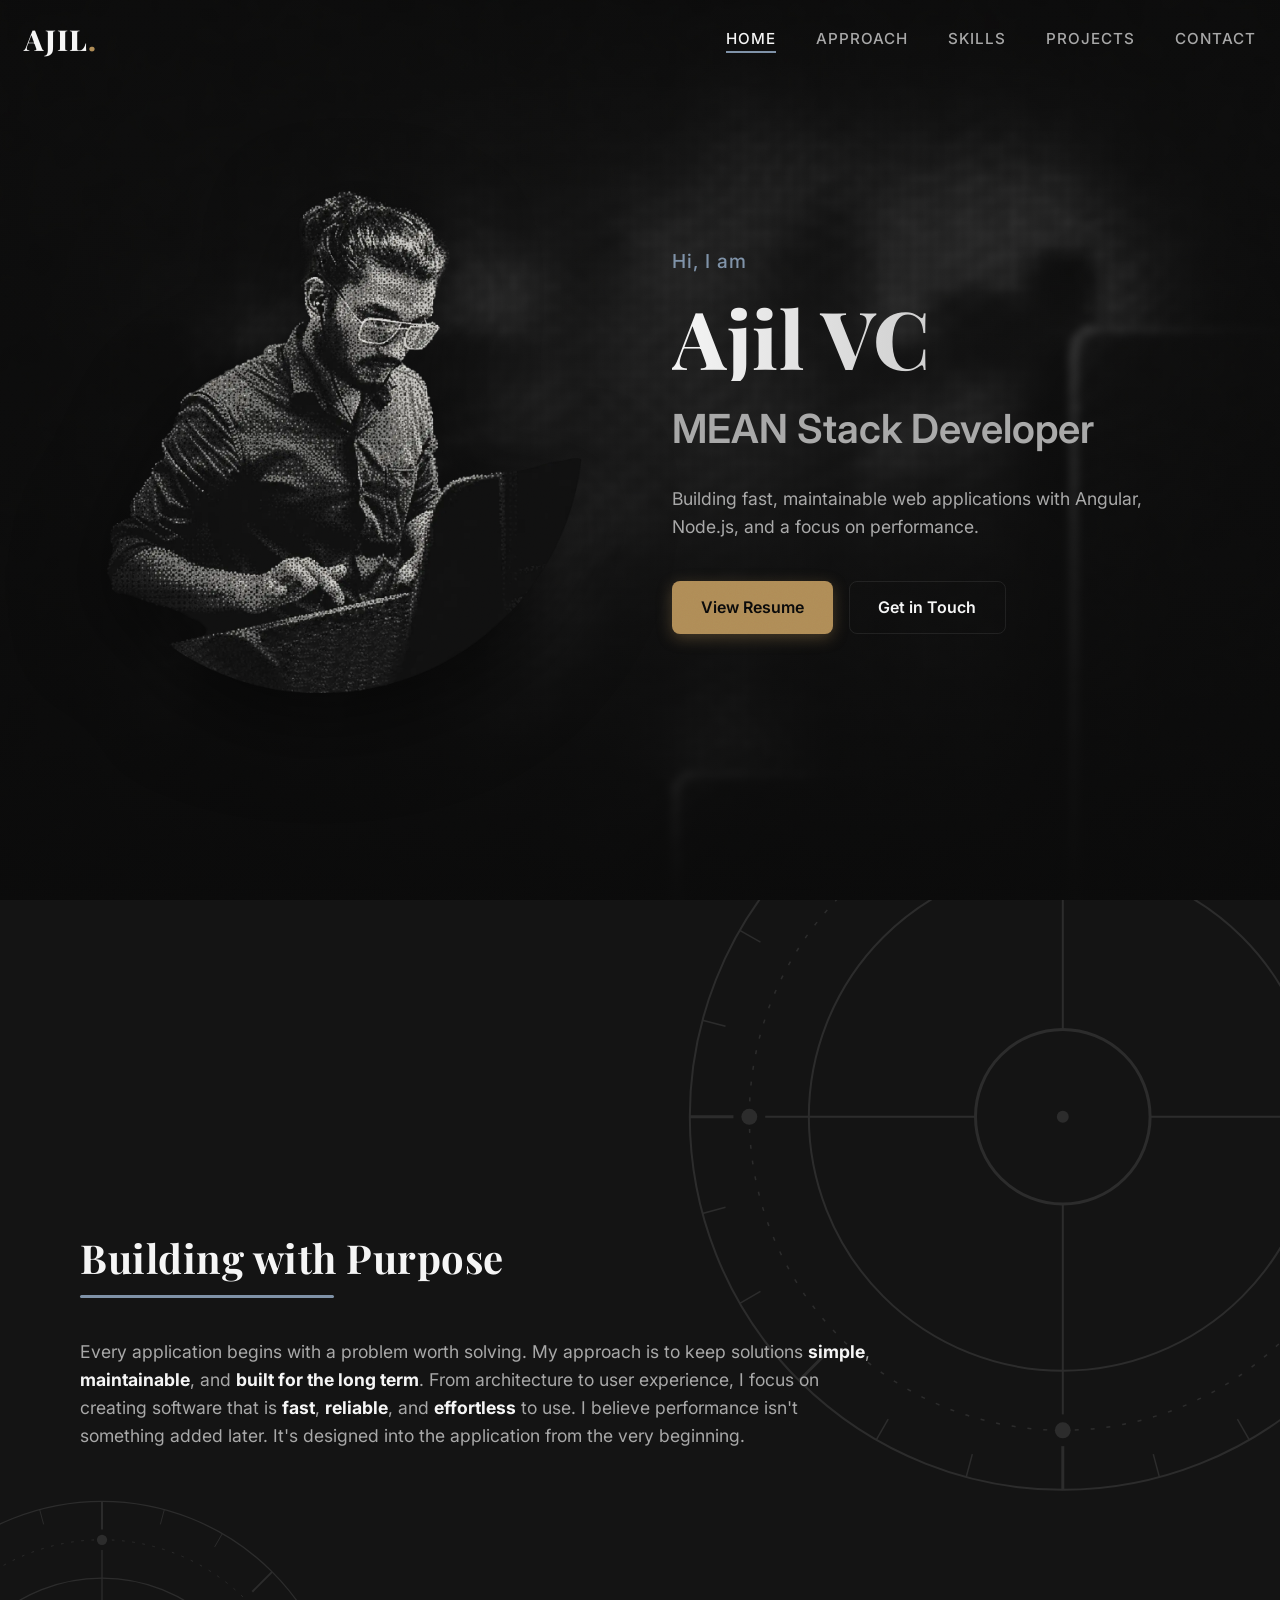
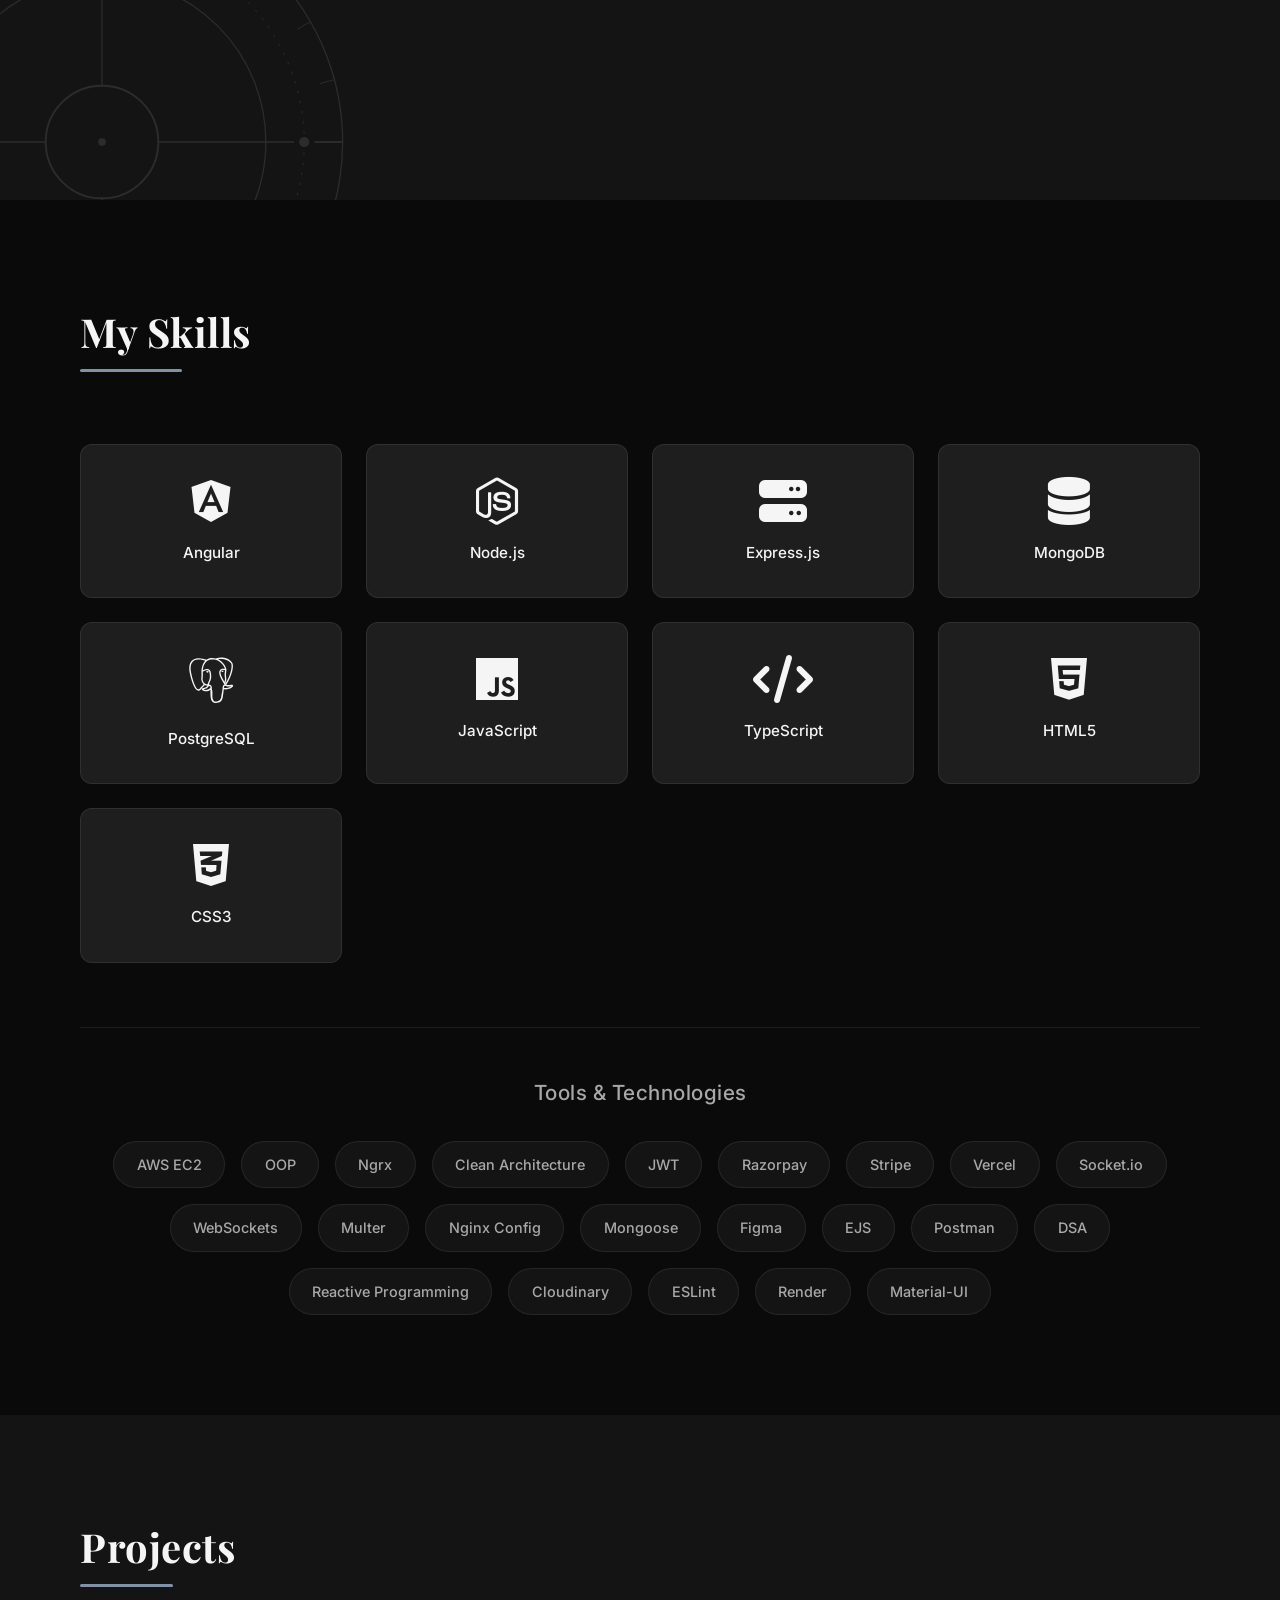
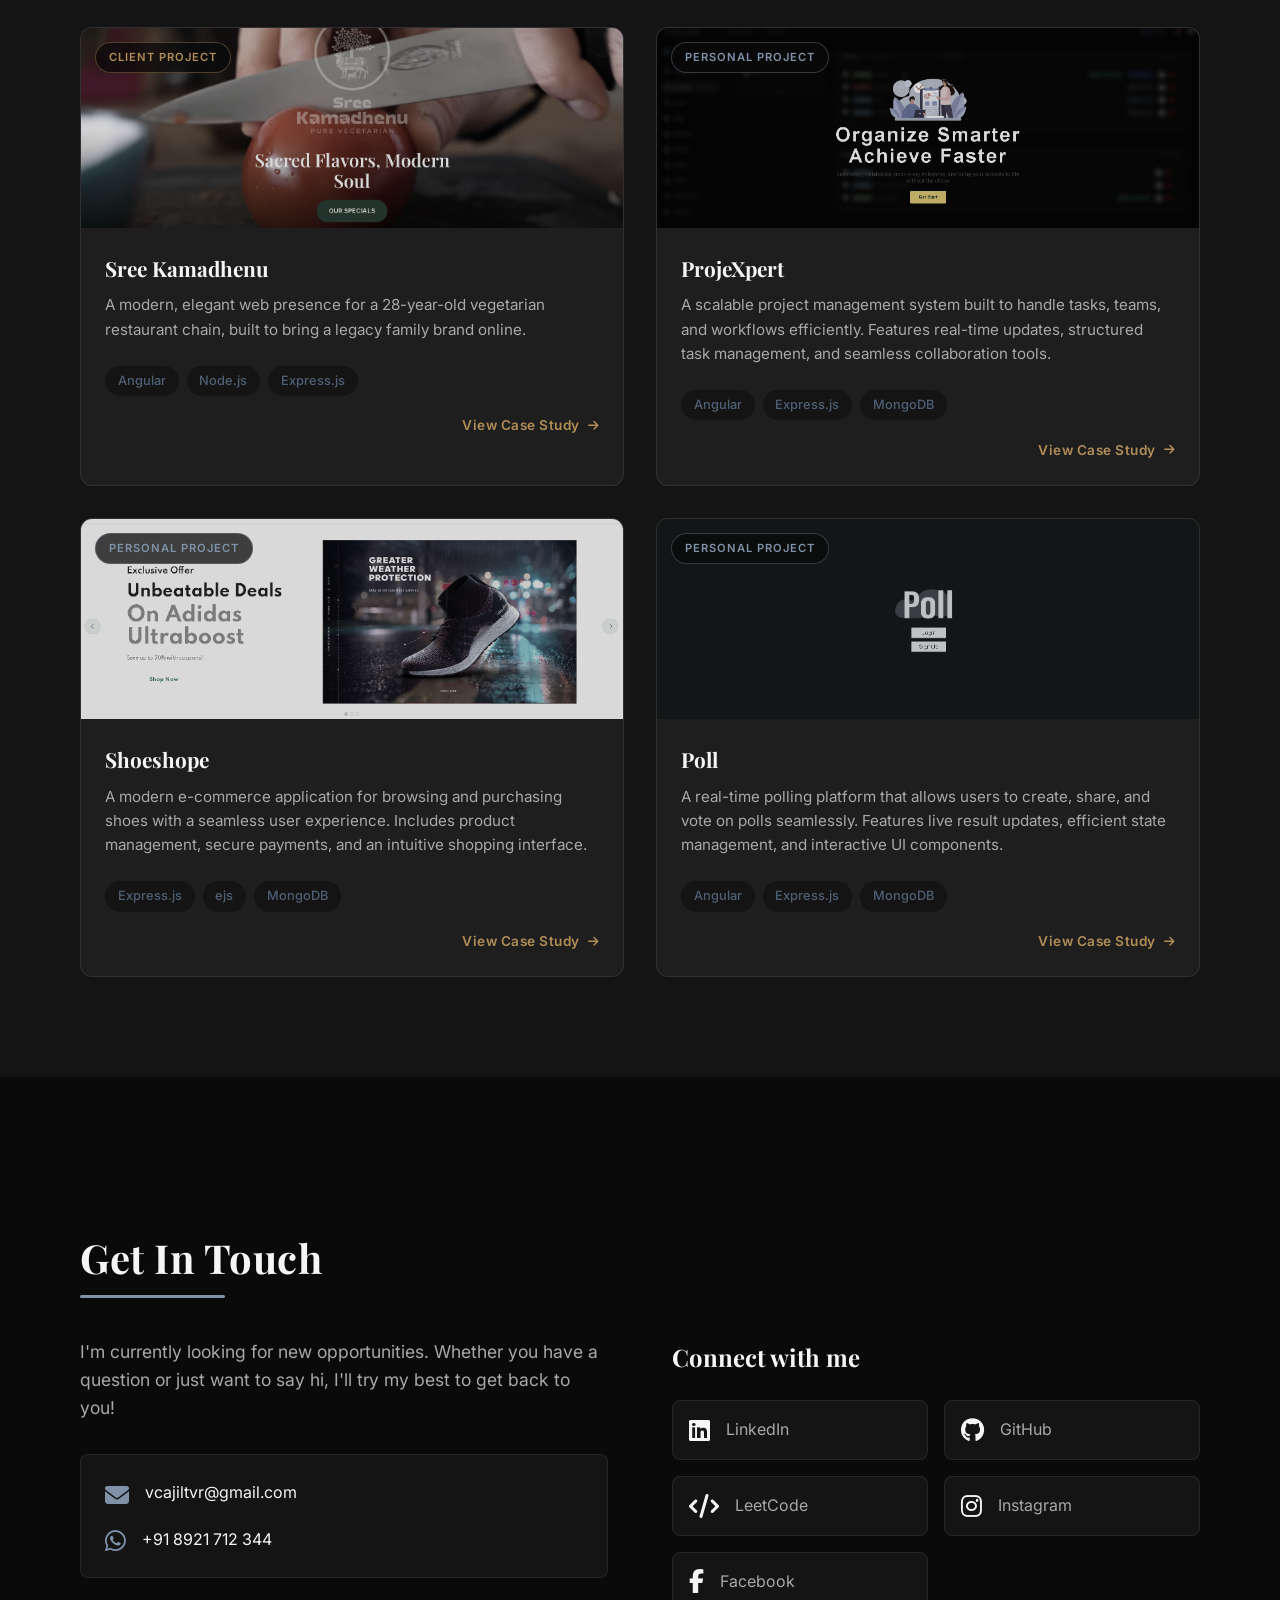
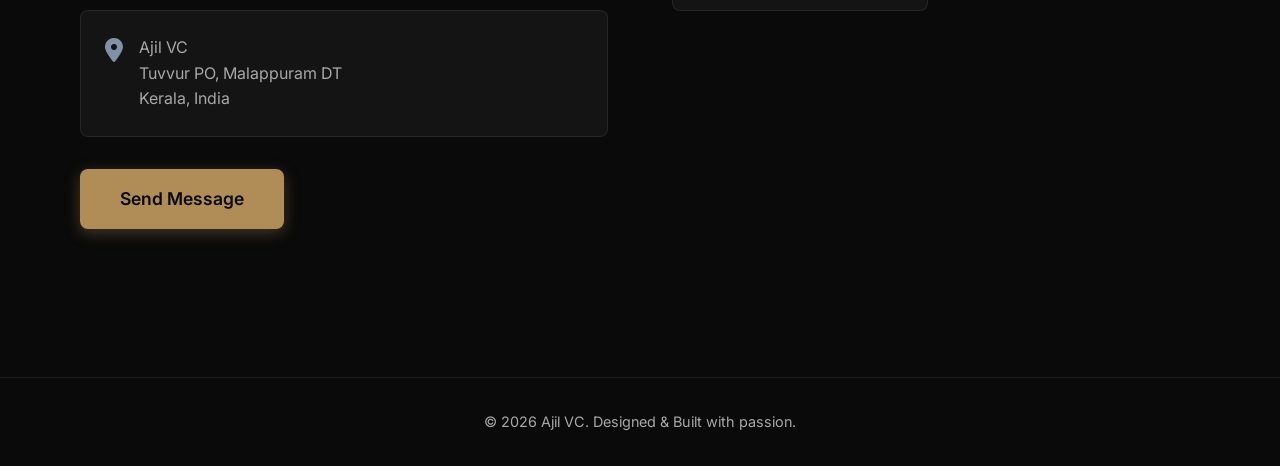
==== commit 2f086341: "Udpated the navbar and removed about me by adding my approach." ====
--- a/index.html
+++ b/index.html
@@ -32,7 +32,8 @@
         <div class="nav-container">
             <a href="#hero" class="logo">AJIL<span>.</span></a>
             <ul class="nav-links">
-                <li><a href="#about" class="nav-link">About</a></li>
+                <li><a href="#hero" class="nav-link">Home</a></li>
+                <li><a href="#about" class="nav-link">Approach</a></li>
                 <li><a href="#skills" class="nav-link">Skills</a></li>
                 <li><a href="#projects" class="nav-link">Projects</a></li>
                 <li><a href="#contact" class="nav-link">Contact</a></li>
@@ -59,8 +60,10 @@
                     <span class="role">MEAN Stack Developer</span>
                     <span class="role">JavaScript Developer</span>
                     <span class="role">Node.js Developer</span>
+                    <span class="role">Angular Developer</span>
                 </h2>
-                <p class="tagline">Building scalable and dynamic web applications with modern technologies.</p>
+                <p class="tagline">Building fast, maintainable web applications with Angular, Node.js, and a focus on
+                    performance.</p>
                 <div class="hero-buttons">
                     <a href="./assets/Ajil_VC_MEAN_Stack_Developer_Resume.pdf" target="_blank" class="btn btn-primary"
                         id="download-resume">View
@@ -160,18 +163,18 @@
             <circle cx="200" cy="200" r="3" fill="currentColor" stroke="none" />
         </svg>
         <div class="container reveal">
-            <h2 class="section-title">About Me</h2>
+            <h2 class="section-title">Building with Purpose</h2>
             <div class="about-content">
                 <div class="about-text">
+
                     <p>
-                        I am a passionate <strong>MEAN stack developer</strong> with a strong focus on building
-                        scalable, robust, and highly responsive web applications. I thrive on solving complex problems
-                        and turning innovative ideas into reality using modern web technologies.
-                    </p>
-                    <p>
-                        With a growth mindset at my core, I am constantly learning and adapting to the ever-evolving
-                        tech landscape. My goal is to write clean, maintainable code while delivering exceptional user
-                        experiences. Let's build something amazing together.
+                        Every application begins with a problem worth solving. My approach is to keep solutions
+                        <strong>simple</strong>,
+                        <strong>maintainable</strong>, and <strong>built for the long term</strong>. From architecture
+                        to user experience, I focus on
+                        creating software that is <strong>fast</strong>, <strong>reliable</strong>, and
+                        <strong>effortless</strong> to use. I believe performance isn't
+                        something added later. It's designed into the application from the very beginning.
                     </p>
                 </div>
             </div>
